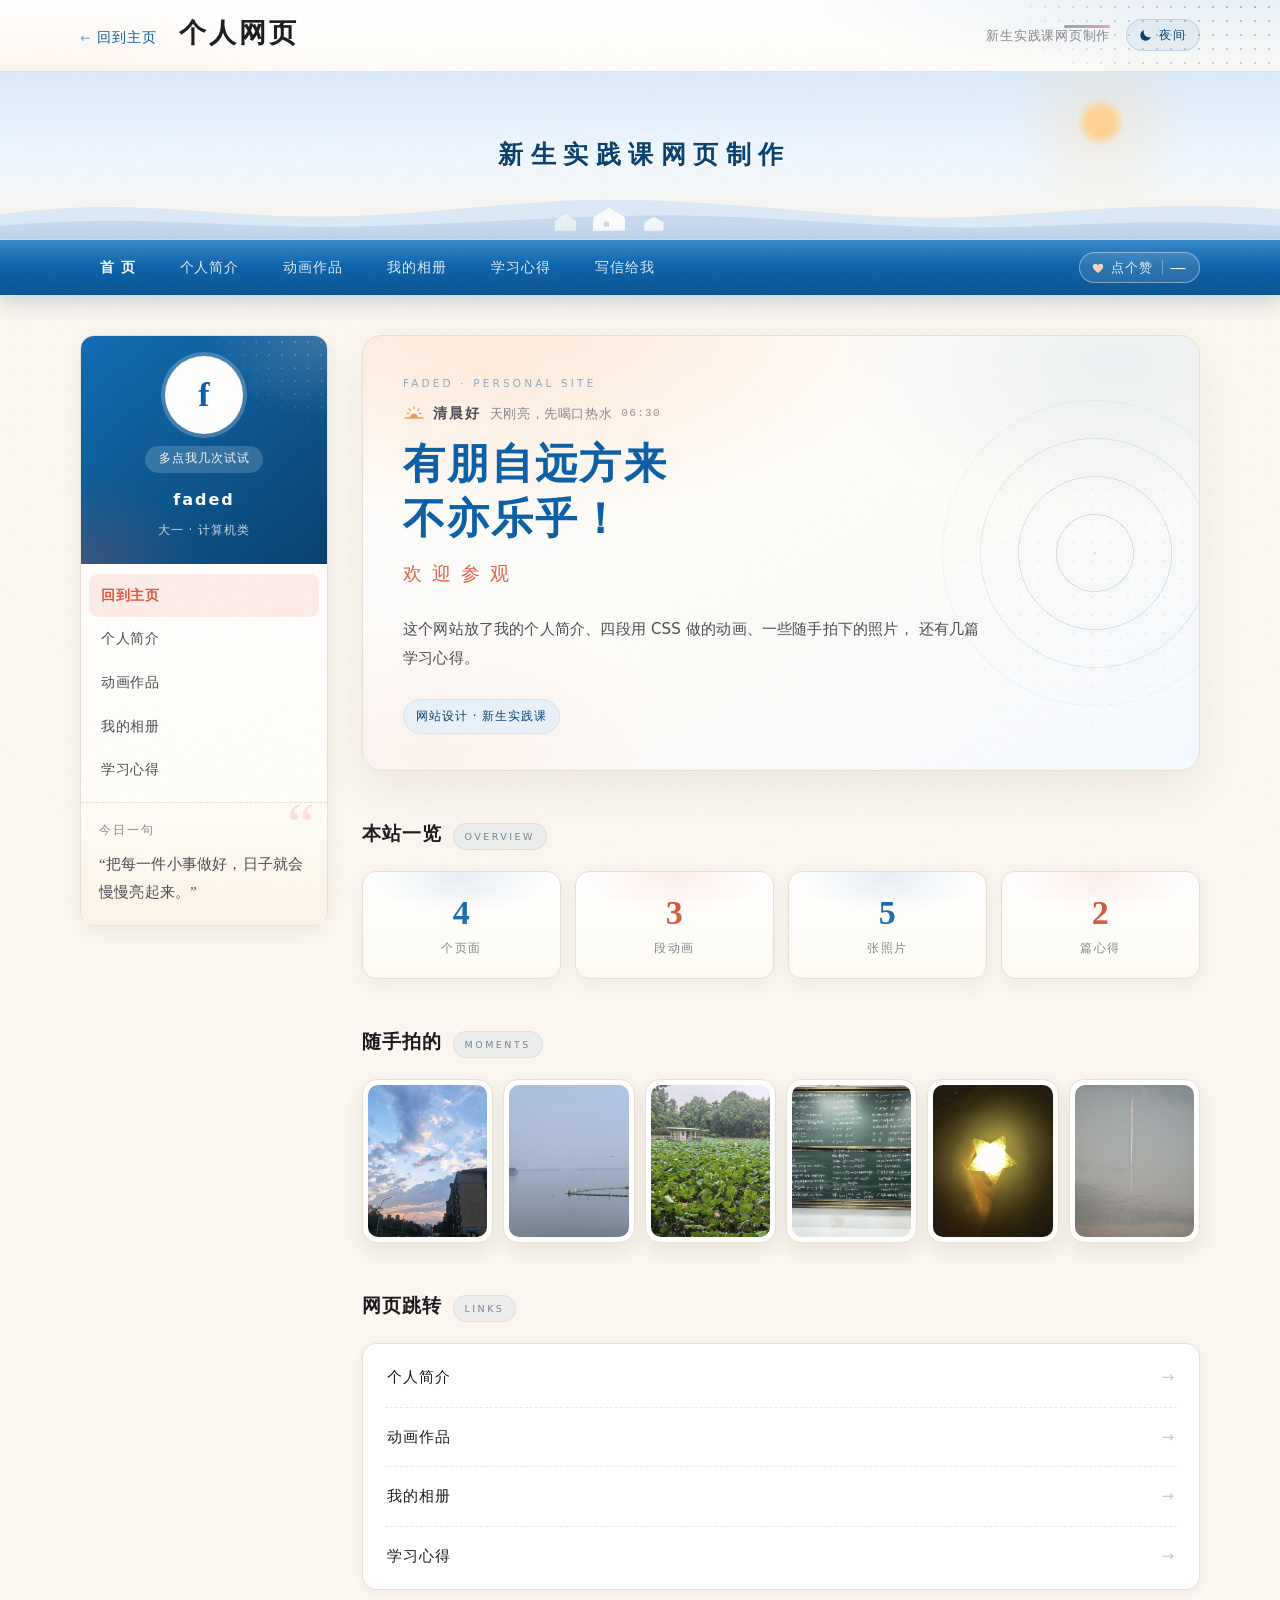
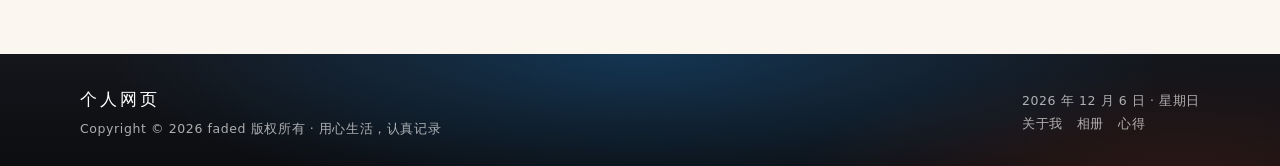
==== index.html @ ad9cfc0e "相册改成瀑布流，查看器支持翻页、缩略图、双击放大" ====
<!DOCTYPE html>
<html lang="zh-CN">
<head>
  <meta charset="UTF-8">
  <meta name="viewport" content="width=device-width, initial-scale=1">
  <title>新生实践课网页</title>
  <meta name="description" content="个人网页 —— 一个普通大学生的个人主页，记录生活、相册、作品与学习心得。">
  <script>document.documentElement.className = 'js';</script>
  <link rel="icon" href="images/favicon.svg" type="image/svg+xml">
    <script>try{var _t=localStorage.getItem("faded_theme");if(_t==="dark")document.documentElement.dataset.theme="dark";}catch(e){}
    try{var _h=new Date().getHours();document.documentElement.dataset.daypart=_h<5?"night":_h<9?"dawn":_h<12?"morning":_h<17?"afternoon":_h<20?"dusk":"night";}catch(e){}</script>
  <link rel="stylesheet" href="css/style.css?v=20261113p">
</head>
<body>

  <!-- 页头 -->
  <header class="site-header">
    <div class="wrap header-inner">
      <div class="header-left">
        <a class="back-home" href="index.html">回到主页</a>
        <span class="brand-text">
          <strong>个人网页</strong>
        </span>
      </div>
      <div class="header-right">
        <p class="header-note">新生实践课网页制作</p>
        <button class="theme-toggle" id="theme-toggle" type="button" aria-pressed="false"
                aria-label="切换日间 / 夜间模式" title="切换日间 / 夜间">
          <svg class="tt-moon" viewBox="0 0 24 24" aria-hidden="true"><path d="M20.6 14.4A8.7 8.7 0 0 1 9.6 3.4 8.7 8.7 0 1 0 20.6 14.4Z"/></svg>
          <svg class="tt-sun" viewBox="0 0 24 24" aria-hidden="true">
            <circle cx="12" cy="12" r="4.1"/>
            <path d="M12 2.6v2.3M12 19.1v2.3M2.6 12h2.3M19.1 12h2.3M5.5 5.5l1.6 1.6M16.9 16.9l1.6 1.6M18.5 5.5l-1.6 1.6M7.1 16.9l-1.6 1.6" fill="none" stroke="currentColor" stroke-width="1.7" stroke-linecap="round"/>
          </svg>
          <span class="tt-txt">夜间</span>
        </button>
      </div>
    </div>
  </header>

  <!-- 横幅 -->
  <div class="banner">
    <svg class="banner-scene" viewBox="0 0 1200 90" preserveAspectRatio="none" aria-hidden="true">
      <path d="M0 60c130-24 210 8 330 2s180-26 300-18 200 26 300 18 170-18 270-8v36H0z" fill="#dce9f6"/>
      <path d="M0 74c140-16 220 6 360 0s220-18 340-10 180 16 280 10 140-6 220 0v16H0z" fill="#c6d9ee"/>
      <path d="M556 80V64l15-12 15 12v16z" fill="#ffffff" opacity=".92"/>
      <rect x="566" y="69" width="5" height="6" fill="#c6d9ee"/>
      <path d="M604 80V70l9-7 9 7v10z" fill="#ffffff" opacity=".78"/>
      <path d="M520 80V68l10-8 10 8v12z" fill="#ffffff" opacity=".6"/>
    </svg>
    <svg class="cloud c1" viewBox="0 0 120 50" aria-hidden="true"><path d="M30 44c-12 0-20-7-20-16S18 12 28 13c3-7 10-11 18-11 10 0 18 6 20 14 9-2 18 4 18 13 0 9-8 15-17 15H30z"/></svg>
    <svg class="cloud c2" viewBox="0 0 120 50" aria-hidden="true"><path d="M30 44c-12 0-20-7-20-16S18 12 28 13c3-7 10-11 18-11 10 0 18 6 20 14 9-2 18 4 18 13 0 9-8 15-17 15H30z"/></svg>
    <svg class="cloud c3" viewBox="0 0 120 50" aria-hidden="true"><path d="M30 44c-12 0-20-7-20-16S18 12 28 13c3-7 10-11 18-11 10 0 18 6 20 14 9-2 18 4 18 13 0 9-8 15-17 15H30z"/></svg>
    <div class="banner-inner">
      <div class="banner-title">新生实践课网页制作</div>
      <svg class="balloon b1" viewBox="0 0 30 46" aria-hidden="true">
        <ellipse cx="15" cy="15" rx="11" ry="13.5" fill="#e1553c"/>
        <path d="M15 28.5l-3 4h6z" fill="#c8452f"/>
        <path d="M15 33c3 4-3 6 0 11" stroke="#c9d4de" stroke-width="1.2" fill="none"/>
      </svg>
      <svg class="balloon b2" viewBox="0 0 30 46" aria-hidden="true">
        <ellipse cx="15" cy="15" rx="11" ry="13.5" fill="#0b5fa5"/>
        <path d="M15 28.5l-3 4h6z" fill="#08406f"/>
        <path d="M15 33c3 4-3 6 0 11" stroke="#c9d4de" stroke-width="1.2" fill="none"/>
      </svg>
      <svg class="balloon b3" viewBox="0 0 30 46" aria-hidden="true">
        <ellipse cx="15" cy="15" rx="11" ry="13.5" fill="#f0b429"/>
        <path d="M15 28.5l-3 4h6z" fill="#d49b1c"/>
        <path d="M15 33c3 4-3 6 0 11" stroke="#c9d4de" stroke-width="1.2" fill="none"/>
      </svg>
    </div>
  </div>

  <!-- 导航条 -->
  <nav class="site-nav">
    <div class="wrap nav-row">
      <div class="nav-inner">
        <a href="index.html" class="active">首 页</a>
        <a href="about.html">个人简介</a>
        <a href="works.html">动画作品</a>
        <a href="gallery.html">我的相册</a>
        <a href="thoughts.html">学习心得</a>
        <a href="about.html#5">写信给我</a>
      </div>
      <button class="like-btn" id="like-btn" type="button" aria-label="给这个网站点赞">
        <svg class="heart" viewBox="0 0 24 24" aria-hidden="true">
          <path d="M12 20.7l-1.3-1.2C6 15.3 3 12.6 3 9.3 3 6.7 5 4.7 7.6 4.7c1.5 0 2.9.7 3.8 1.8l.6.7.6-.7c.9-1.1 2.3-1.8 3.8-1.8C19 4.7 21 6.7 21 9.3c0 3.3-3 6-7.7 10.2L12 20.7z"/>
        </svg>
        <span class="like-word">点个赞</span>
        <b id="like-num">—</b>
      </button>
    </div>
  </nav>

  <div class="wrap">
    <div class="layout">

      <!-- 左栏 -->
      <aside class="side">
        <div class="card">
          <div class="side-head">
            <div class="avatar">f</div>
            <p class="side-tip"><span class="tip-txt">多点我几次试试</span></p>
            <h3>faded</h3>
            <p>大一 · 计算机类</p>
          </div>
          <nav class="side-list">
            <a href="index.html" class="active">回到主页</a>
            <a href="about.html">个人简介</a>
            <a href="works.html">动画作品</a>
            <a href="gallery.html">我的相册</a>
            <a href="thoughts.html">学习心得</a>
              </nav>
          <div class="side-note">
            <h4>今日一句</h4>
            <p>“把每一件小事做好，日子就会慢慢亮起来。”</p>
          </div>
        </div>
      </aside>

      <!-- 正文 -->
      <main class="main">

        <section class="hero reveal">
          <div class="hero-text">
            <p class="eyebrow">Faded · Personal Site</p>
            <p class="greet" id="greet">
              <span class="greet-ico" aria-hidden="true">
                <svg class="gi gi-dawn" viewBox="0 0 24 24">
                  <path d="M1.4 18h21.2" stroke="currentColor" stroke-width="1.7" stroke-linecap="round" fill="none"/>
                  <path d="M7.4 17.6a4.6 4.6 0 0 1 9.2 0z" fill="currentColor"/>
                  <path d="M12 4.6v2.3M5.9 7.1l1.6 1.6M18.1 7.1l-1.6 1.6M3.6 12.4h2.2M18.2 12.4h2.2" stroke="currentColor" stroke-width="1.5" stroke-linecap="round" fill="none"/>
                </svg>
                <svg class="gi gi-sun" viewBox="0 0 24 24">
                  <circle cx="12" cy="12" r="4.3" fill="currentColor"/>
                  <path d="M12 3.1v2.4M12 18.5v2.4M3.1 12h2.4M18.5 12h2.4M5.8 5.8l1.7 1.7M16.5 16.5l1.7 1.7M18.2 5.8l-1.7 1.7M7.5 16.5l-1.7 1.7" stroke="currentColor" stroke-width="1.5" stroke-linecap="round" fill="none"/>
                </svg>
                <svg class="gi gi-dusk" viewBox="0 0 24 24">
                  <circle cx="12" cy="14.2" r="4.6" fill="currentColor"/>
                  <path d="M1.4 18.6h21.2" stroke="currentColor" stroke-width="1.7" stroke-linecap="round" fill="none"/>
                </svg>
                <svg class="gi gi-moon" viewBox="0 0 24 24">
                  <path d="M20.2 14.8A8.7 8.7 0 0 1 9.2 3.8a8.7 8.7 0 1 0 11 11z" fill="currentColor"/>
                  <path d="M17.4 4.3v1.9M16.4 5.3h2M5.4 9.6v1.5M4.7 10.3h1.5" stroke="currentColor" stroke-width="1.3" stroke-linecap="round" fill="none"/>
                </svg>
              </span>
              <span class="greet-say">
                <span class="greet-line" data-part="any"><b>你好</b><span class="gl-note">今天也慢慢来</span></span>
                <span class="greet-line" data-part="dawn"><b>清晨好</b><span class="gl-note">天刚亮，先喝口热水</span></span>
                <span class="greet-line" data-part="morning"><b>上午好</b><span class="gl-note">脑子最清楚的时候</span></span>
                <span class="greet-line" data-part="afternoon"><b>午后好</b><span class="gl-note">阳光正好，慢慢做事</span></span>
                <span class="greet-line" data-part="dusk"><b>傍晚好</b><span class="gl-note">天色软下来了</span></span>
                <span class="greet-line" data-part="night"><b>夜深了</b><span class="gl-note">早点睡，明天再说</span></span>
              </span>
              <span class="greet-clock" id="greet-clock"></span>
            </p>
            <h1>有朋自远方来<br>不亦乐乎！</h1>
            <p class="welcome">欢迎参观</p>
            <p class="intro">
              这个网站放了我的个人简介、四段用 CSS 做的动画、一些随手拍下的照片，
              还有几篇学习心得。
            </p>
            <div class="hero-meta">
              <span class="tag">网站设计 · 新生实践课</span>
            </div>
          </div>
        </section>

        <section class="section reveal">
          <div class="section-head">
            <h2>本站一览</h2>
            <span>Overview</span>
          </div>
          <div class="stats">
            <div class="stat"><b data-count="5">0</b><span>个页面</span></div>
            <div class="stat"><b data-count="4">0</b><span>段动画</span></div>
            <div class="stat"><b data-count="6">0</b><span>张照片</span></div>
            <div class="stat"><b data-count="3">0</b><span>篇心得</span></div>
          </div>
        </section>

        <section class="section reveal">
          <div class="section-head">
            <h2>随手拍的</h2>
            <span>Moments</span>
          </div>
          <div class="photo-strip">
            <a href="gallery.html" aria-label="相册：傍晚的云"><img src="images/sunset.jpg" alt="傍晚的云"></a>
            <a href="gallery.html" aria-label="相册：雾里的湖面"><img src="images/lake.jpg" alt="雾里的湖面"></a>
            <a href="gallery.html" aria-label="相册：荷叶池塘"><img src="images/lotus.jpg" alt="荷叶池塘"></a>
            <a href="gallery.html" aria-label="相册：写满公式的黑板"><img src="images/blackboard.jpg" alt="写满公式的黑板"></a>
            <a href="gallery.html" aria-label="相册：手里的星星"><img src="images/star.jpg" alt="手里的星星"></a>
            <a href="gallery.html" aria-label="相册：云层里的光"><img src="images/streak.jpg" alt="云层里的光"></a>
          </div>
        </section>

        <section class="section reveal">
          <div class="section-head">
            <h2>网页跳转</h2>
            <span>Links</span>
          </div>
          <ul class="link-list">
            <li><a href="about.html">个人简介</a></li>
            <li><a href="works.html">动画作品</a></li>
            <li><a href="gallery.html">我的相册</a></li>
            <li><a href="thoughts.html">学习心得</a></li>
          </ul>
        </section>

      </main>
    </div>
  </div>

  <!-- 页脚 -->
  <footer class="site-footer">
    <div class="wrap footer-inner">
      <div>
        <div class="brand-mini">个人网页</div>
        <p>Copyright &copy; <span id="year">2026</span> faded 版权所有 · 用心生活，认真记录</p>
      </div>
      <div>
        <p id="today">今天是好日子</p>
        <p class="footer-friends">
          <a href="about.html">关于我</a>
          <a href="gallery.html">相册</a>
          <a href="thoughts.html">心得</a>
        </p>
      </div>
    </div>
  </footer>

  <script src="js/main.js?v=20261113p"></script>
</body>
</html>
---- css/style.css ----
/* ============================================================
   个人网页 · 站点样式
   布局骨架参考传统个人主页：页头 / 导航条 / 左栏 + 正文 / 页脚
   全部使用现代 CSS 重写，无外部依赖
   ============================================================ */

:root {
  --blue: #0b5fa5;
  --blue-deep: #08406f;
  --blue-light: #e8f1f9;
  --red: #e1553c;
  --red-light: #fdece8;
  --ink: #1b1b1f;
  --ink-2: #4a4a52;
  --ink-3: #85858f;
  --paper: #fbf7f0;
  --white: #ffffff;
  --line: #e7e0d5;
  --radius: 14px;
  --shadow-sm: 0 2px 10px rgba(27, 27, 31, .06);
  --shadow-md: 0 10px 30px rgba(27, 27, 31, .09);
  --sans: "PingFang SC", "Microsoft YaHei", "Hiragino Sans GB", "Source Han Sans SC", system-ui, -apple-system, sans-serif;
  --serif: "Songti SC", "SimSun", "Noto Serif SC", Georgia, serif;
  --kai: "KaiTi", "STKaiti", "Kaiti SC", var(--serif);
}

* { margin: 0; padding: 0; box-sizing: border-box; }

html { scroll-behavior: smooth; }

body {
  font-family: var(--sans);
  font-size: 15px;
  line-height: 1.85;
  color: var(--ink-2);
  background:
    radial-gradient(900px 520px at 10% -8%, #e9f2fc 0%, rgba(233, 242, 252, 0) 62%),
    radial-gradient(760px 460px at 104% 2%, #fdeee7 0%, rgba(253, 238, 231, 0) 58%),
    radial-gradient(820px 480px at 48% 108%, #fdf3e3 0%, rgba(253, 243, 227, 0) 62%),
    var(--paper);
  -webkit-font-smoothing: antialiased;
}

/* 极淡的点阵纹理，只铺在上半部，避免大面积纯色 */
body::before {
  content: "";
  position: fixed;
  inset: 0;
  pointer-events: none;
  z-index: 0;
  opacity: .55;
  background-image: radial-gradient(rgba(27, 27, 31, .075) 1px, transparent 1px);
  background-size: 20px 20px;
  -webkit-mask-image: linear-gradient(180deg, #000 0%, rgba(0, 0, 0, .35) 42%, transparent 72%);
  mask-image: linear-gradient(180deg, #000 0%, rgba(0, 0, 0, .35) 42%, transparent 72%);
}

img { display: block; max-width: 100%; }
ul, ol { list-style: none; }
a { color: inherit; text-decoration: none; }

.wrap {
  width: min(1120px, calc(100% - 40px));
  margin: 0 auto;
  position: relative;
  z-index: 1;
}

/* ---------------- 页头 ---------------- */
.site-header {
  position: relative;
  overflow: hidden;
  background:
    radial-gradient(620px 170px at 96% -50%, rgba(11, 95, 165, .12), transparent 74%),
    radial-gradient(380px 120px at 4% 130%, rgba(225, 85, 60, .06), transparent 74%),
    linear-gradient(180deg, #ffffff 0%, #fffdf8 100%);
  border-bottom: 1px solid var(--line);
}
/* 页头右侧的淡点阵装饰，给空白一点层次 */
.site-header::after {
  content: "";
  position: absolute;
  right: 0;
  top: 0;
  bottom: 0;
  width: 340px;
  background-image: radial-gradient(rgba(11, 95, 165, .38) 1.2px, transparent 1.2px);
  background-size: 14px 14px;
  opacity: 1;
  -webkit-mask-image: radial-gradient(300px 150px at 92% 6%, #000 0%, rgba(0, 0, 0, .55) 55%, transparent 82%);
  mask-image: radial-gradient(300px 150px at 92% 6%, #000 0%, rgba(0, 0, 0, .55) 55%, transparent 82%);
  pointer-events: none;
}

.header-inner {
  display: flex;
  align-items: center;
  justify-content: space-between;
  gap: 24px;
  padding: 17px 0;
}

.header-left {
  display: flex;
  align-items: baseline;
  gap: 22px;
}

.back-home {
  position: relative;
  font-size: 13.5px;
  letter-spacing: 1.6px;
  color: var(--blue);
  padding: 3px 0;
  transition: translate .22s ease;
}
.back-home::before {
  content: "\2190";
  font-size: 12.5px;
  margin-right: 6px;
  opacity: .55;
}
.back-home:hover { translate: -3px 0; }

.brand-text strong {
  display: block;
  font-family: var(--kai);
  font-size: 27px;
  letter-spacing: 3px;
  color: var(--ink);
  line-height: 1.2;
  font-weight: 700;
}

.header-note {
  position: relative;
  text-align: right;
  font-size: 12.5px;
  color: var(--ink-3);
  letter-spacing: .5px;
  line-height: 1.7;
  padding-top: 11px;
}
/* 小字上方的渐变小装饰条（不是分割线） */
.header-note::before {
  content: "";
  position: absolute;
  right: 0;
  top: 0;
  width: 46px;
  height: 3px;
  border-radius: 2px;
  background: linear-gradient(90deg, var(--blue), var(--red));
  opacity: .5;
}

/* ---------------- 横幅 ---------------- */
.banner {
  position: relative;
  height: 168px;
  overflow: hidden;
  background: linear-gradient(180deg, #dceafa 0%, #eef6ff 52%, #fdf6ea 100%);
  border-bottom: 1px solid var(--line);
}
.banner-inner {
  position: relative;
  height: 100%;
  display: flex;
  flex-direction: column;
  justify-content: center;
  align-items: center;
  z-index: 3;
}
.banner-title {
  position: relative;
  z-index: 3;
  font-family: var(--kai);
  font-size: 25px;
  font-weight: 700;
  letter-spacing: 9px;
  margin-right: -9px;
  color: var(--blue-deep);
  text-shadow: 0 2px 0 rgba(255, 255, 255, .9), 0 0 24px rgba(255, 255, 255, .7);
}

/* 横幅装饰：飘过的云、起伏的山丘与小屋、上升的气球 */
.cloud {
  position: absolute;
  z-index: 1;
  fill: #ffffff;
  opacity: .78;
  animation: drift 26s linear infinite;
}
.banner-scene {
  position: absolute;
  z-index: 2;
  left: 0;
  right: 0;
  bottom: 0;
  width: 100%;
  height: 74px;
}
.cloud.c1 { width: 160px; left: -180px; top: 22px; animation-duration: 34s; }
.cloud.c2 { width: 104px; left: -140px; top: 86px; animation-duration: 44s; animation-delay: -12s; opacity: .6; }
.cloud.c3 { width: 84px; left: -120px; top: 40px; animation-duration: 52s; animation-delay: -26s; opacity: .6; }
@keyframes drift {
  from { transform: translateX(0); }
  to { transform: translateX(calc(100vw + 220px)); }
}

.balloon {
  position: absolute;
  width: 30px;
  bottom: -70px;
  animation: rise 14s linear infinite;
  opacity: .9;
}
.balloon.b1 { left: 12%; animation-duration: 15s; }
.balloon.b2 { left: 78%; animation-duration: 19s; animation-delay: -6s; width: 24px; }
.balloon.b3 { left: 58%; animation-duration: 22s; animation-delay: -13s; width: 18px; opacity: .7; }
@keyframes rise {
  0% { transform: translateY(0) translateX(0) rotate(-4deg); opacity: 0; }
  12% { opacity: .9; }
  50% { transform: translateY(-120px) translateX(14px) rotate(5deg); }
  100% { transform: translateY(-260px) translateX(-10px) rotate(-3deg); opacity: 0; }
}

/* ---------------- 导航条 ---------------- */
.site-nav {
  background: var(--blue);
  position: sticky;
  top: 0;
  z-index: 50;
  box-shadow: 0 4px 16px rgba(11, 95, 165, .18);
}
.nav-inner {
  display: flex;
  align-items: center;
  gap: 4px;
  overflow-x: auto;
  scrollbar-width: none;
}
.nav-inner::-webkit-scrollbar { display: none; }

.nav-inner a {
  position: relative;
  color: rgba(255, 255, 255, .88);
  font-size: 14.5px;
  letter-spacing: 1.5px;
  padding: 15px 20px;
  white-space: nowrap;
}
.nav-inner a.active { color: #fff; font-weight: 600; }

/* ---------------- 主体两栏 ---------------- */
.layout {
  display: grid;
  grid-template-columns: 248px minmax(0, 1fr);
  gap: 34px;
  padding: 40px 0 54px;
  align-items: start;
}

/* 左栏 */
.side { position: sticky; top: 76px; display: grid; gap: 18px; }

.card {
  background: var(--white);
  border: 1px solid var(--line);
  border-radius: var(--radius);
  overflow: hidden;
  box-shadow: var(--shadow-sm);
}

.side-head {
  background: linear-gradient(140deg, var(--blue), var(--blue-deep));
  color: #fff;
  padding: 20px 18px 22px;
  text-align: center;
}
.avatar {
  width: 78px;
  height: 78px;
  margin: 0 auto 12px;
  border-radius: 50%;
  background: #fff;
  display: grid;
  place-items: center;
  box-shadow: 0 0 0 4px rgba(255, 255, 255, .22);
  font-family: var(--kai);
  font-size: 34px;
  color: var(--blue);
  font-weight: 700;
}
.side-head h3 { font-size: 16px; letter-spacing: 2px; font-weight: 600; }
.side-head p { font-size: 12px; letter-spacing: 1px; opacity: .78; margin-top: 4px; }

.side-list { padding: 10px 8px; }
.side-list a {
  display: flex;
  align-items: center;
  gap: 10px;
  padding: 9px 12px;
  border-radius: 9px;
  font-size: 13.5px;
  color: var(--ink-2);
}
.side-list a.active { background: var(--red-light); color: var(--red); font-weight: 600; }

.side-note {
  padding: 16px 18px 18px;
  background: linear-gradient(180deg, #fffdf8, #fbf3e6);
  border-top: 1px dashed var(--line);
}
.side-note h4 {
  font-size: 12px;
  letter-spacing: 2px;
  color: var(--ink-3);
  font-weight: 500;
  margin-bottom: 8px;
}
.side-note p {
  font-family: var(--kai);
  font-size: 15px;
  color: var(--ink-2);
  line-height: 1.9;
}

/* 右栏正文 */
.main { min-width: 0; }

.page-title {
  font-family: var(--kai);
  font-size: 32px;
  color: var(--ink);
  letter-spacing: 2px;
  font-weight: 700;
  line-height: 1.35;
}
.page-title::after {
  content: "";
  display: block;
  width: 46px;
  height: 3px;
  background: var(--red);
  border-radius: 2px;
  margin-top: 12px;
}
.page-lead {
  font-size: 13.5px;
  color: var(--ink-3);
  margin-top: 14px;
  letter-spacing: .4px;
}

.section { margin-top: 44px; }
.section:first-of-type { margin-top: 30px; }

.section-head {
  display: flex;
  align-items: baseline;
  gap: 12px;
  margin-bottom: 18px;
}
.section-head h2 {
  font-family: var(--kai);
  font-size: 22px;
  color: var(--ink);
  letter-spacing: 1.5px;
  font-weight: 700;
}
.section-head span {
  font-size: 10.5px;
  letter-spacing: 2.4px;
  color: #7f95a9;
  text-transform: uppercase;
  background: rgba(11, 95, 165, .065);
  border-radius: 999px;
  padding: 3px 10px 2px;
}

.prose p { margin-bottom: 14px; font-size: 15px; }
.prose p:last-child { margin-bottom: 0; }
.prose strong { color: var(--ink); font-weight: 600; }
.prose em { font-style: normal; color: var(--red); }
.prose code,
.news code {
  font-family: ui-monospace, Consolas, monospace;
  font-size: .88em;
  color: var(--blue-deep);
  background: #f3ede2;
  border-radius: 4px;
  padding: 1px 5px;
}

/* ---------------- 首页 hero ---------------- */
.hero {
  background:
    radial-gradient(400px 230px at 90% 6%, rgba(11, 95, 165, .07), transparent 70%),
    radial-gradient(340px 200px at 8% 96%, rgba(225, 85, 60, .06), transparent 72%),
    linear-gradient(150deg, #ffffff 0%, #fdfbf7 56%, #f4f9ff 100%);
  border: 1px solid var(--line);
  border-radius: 20px;
  padding: 38px 40px 36px;
  box-shadow: 0 16px 40px rgba(27, 27, 31, .07);
  position: relative;
  overflow: hidden;
}
.hero::before {
  content: "";
  position: absolute;
  inset: 0;
  background-image: radial-gradient(rgba(11, 95, 165, .1) 1px, transparent 1px);
  background-size: 18px 18px;
  -webkit-mask-image: radial-gradient(380px 280px at 90% 58%, #000, transparent 74%);
  mask-image: radial-gradient(380px 280px at 90% 58%, #000, transparent 74%);
  opacity: .9;
  pointer-events: none;
}
.hero-text { position: relative; z-index: 1; min-width: 0; }
.eyebrow {
  font-size: 11px;
  letter-spacing: 3.6px;
  text-transform: uppercase;
  color: #96a7b8;
  margin-bottom: 12px;
}
.hero h1 {
  font-family: var(--kai);
  font-size: clamp(30px, 4.6vw, 54px);
  line-height: 1.32;
  color: var(--blue);
  letter-spacing: 4px;
  font-weight: 700;
}
.hero .welcome {
  font-size: 19px;
  color: var(--red);
  letter-spacing: 10px;
  margin-top: 10px;
  font-family: var(--kai);
}
.hero p.intro {
  margin-top: 22px;
  max-width: 580px;
  font-size: 15px;
  color: var(--ink-2);
}
.hero-meta {
  display: flex;
  flex-wrap: wrap;
  gap: 10px;
  margin-top: 26px;
}
.tag {
  font-size: 12px;
  letter-spacing: 1px;
  padding: 5px 12px;
  border-radius: 999px;
  background: var(--blue-light);
  color: var(--blue-deep);
  border: 1px solid #d5e5f3;
}
.tag.warm { background: var(--red-light); color: var(--red); border-color: #f9d5cc; }

/* 跳转列表 */
.link-list {
  background: var(--white);
  border: 1px solid var(--line);
  border-radius: var(--radius);
  padding: 4px 22px;
  box-shadow: var(--shadow-sm);
}
.link-list li {
  border-bottom: 1px dashed #efe8dc;
}
.link-list li:last-child { border-bottom: 0; }
.link-list a {
  display: flex;
  align-items: center;
  justify-content: space-between;
  gap: 12px;
  padding: 15px 2px;
  font-size: 15px;
  color: var(--ink);
  letter-spacing: 1px;
}
.link-list a::after {
  content: "→";
  font-size: 15px;
  color: #7ea3c2;
  opacity: .55;
  transition: opacity .22s ease, translate .22s ease;
}
.link-list a:hover::after {
  opacity: .95;
  translate: 4px 0;
}

/* 动态列表 */
.news { background: var(--white); border: 1px solid var(--line); border-radius: var(--radius); overflow: hidden; }
.news li {
  display: flex;
  gap: 16px;
  padding: 15px 20px;
  border-bottom: 1px solid #f2ece1;
  font-size: 14px;
  transition: background .2s;
}
.news li:last-child { border-bottom: 0; }
.news time {
  flex: none;
  font-family: var(--serif);
  font-size: 12.5px;
  color: var(--ink-3);
  letter-spacing: .5px;
  padding-top: 2px;
  width: 78px;
}
.news b { color: var(--ink); font-weight: 500; }

/* ---------------- 个人简介 ---------------- */
.info-block {
  background: var(--white);
  border: 1px solid var(--line);
  border-radius: var(--radius);
  padding: 26px 28px;
  box-shadow: var(--shadow-sm);
  scroll-margin-top: 90px;
}
.info-block + .info-block { margin-top: 20px; }
.info-block h2 {
  font-family: var(--kai);
  font-size: 21px;
  color: var(--blue-deep);
  letter-spacing: 2px;
  margin-bottom: 6px;
  display: flex;
  align-items: center;
  gap: 10px;
}
.info-block h2 .num {
  font-family: var(--serif);
  font-size: 12px;
  color: var(--red);
  border: 1px solid #f4cec5;
  background: var(--red-light);
  border-radius: 6px;
  padding: 1px 7px;
  letter-spacing: 1px;
}
.info-block h2 small {
  font-family: var(--sans);
  font-size: 11px;
  color: var(--ink-3);
  letter-spacing: 2px;
  font-weight: 400;
  text-transform: uppercase;
}
.info-block .rule { height: 1px; background: var(--line); margin: 14px 0 18px; }

.fact-grid {
  display: grid;
  grid-template-columns: repeat(2, minmax(0, 1fr));
  gap: 10px 26px;
}
.fact-grid div {
  display: flex;
  gap: 10px;
  font-size: 14px;
  padding: 7px 0;
  border-bottom: 1px dashed #efe8dc;
}
.fact-grid dt { color: var(--ink-3); flex: none; width: 66px; font-size: 13px; }
.fact-grid dd { color: var(--ink-2); }

/* 技能条 */
.skill { margin-bottom: 16px; }
.skill:last-child { margin-bottom: 0; }
.skill-top {
  display: flex;
  justify-content: space-between;
  font-size: 13.5px;
  color: var(--ink-2);
  margin-bottom: 7px;
}
.skill-top span:last-child { color: var(--ink-3); font-size: 12px; font-family: var(--serif); }
.bar {
  height: 7px;
  border-radius: 999px;
  background: #f0eade;
  overflow: hidden;
}
.bar i {
  display: block;
  height: 100%;
  width: 0;
  border-radius: 999px;
  background: linear-gradient(90deg, var(--blue), #3f95d6);
  transition: width 1.3s cubic-bezier(.2, .8, .25, 1);
}
.bar i.warm { background: linear-gradient(90deg, var(--red), #f0917d); }
.bar.in i { width: var(--v); }

/* 时间轴 */
.timeline { position: relative; padding-left: 22px; }
.timeline::before {
  content: "";
  position: absolute;
  left: 5px;
  top: 6px;
  bottom: 6px;
  width: 2px;
  background: linear-gradient(180deg, var(--blue-light), var(--line));
}
.timeline li { position: relative; padding-bottom: 20px; }
.timeline li:last-child { padding-bottom: 0; }
.timeline li::before {
  content: "";
  position: absolute;
  left: -22px;
  top: 7px;
  width: 12px;
  height: 12px;
  border-radius: 50%;
  background: #fff;
  border: 3px solid var(--blue);
  box-shadow: 0 0 0 3px rgba(11, 95, 165, .09);
}
.timeline li:first-child::before { border-color: var(--red); box-shadow: 0 0 0 3px rgba(225, 85, 60, .12); }
.timeline .when { font-size: 12px; color: var(--red); letter-spacing: 1px; font-family: var(--serif); }
.timeline .what { font-size: 14.5px; color: var(--ink); margin-top: 1px; }
.timeline .desc { font-size: 13px; color: var(--ink-3); }

/* ---------------- 相册：瀑布流 ---------------- */
/* 六张原图都是正方形，直接排会像表格。这里按内容给每张一个略作裁剪的比例，
   用 CSS 多列做成高低错落的瀑布流；宽高由 aspect-ratio 先占位，图片加载不会顶动布局。 */
.gallery {
  columns: 3;
  column-gap: 16px;
}
.shot {
  break-inside: avoid;
  position: relative;
  margin: 0 0 16px;
  border-radius: 12px;
  overflow: hidden;
  background: #eee;
  cursor: zoom-in;
  box-shadow: var(--shadow-sm);
  transition: box-shadow .35s ease;
}
.shot img {
  display: block;
  width: 100%;
  height: 100%;
  object-fit: cover;
  transition: transform .8s cubic-bezier(.2, .8, .3, 1);
}
.shot.rt-wide { aspect-ratio: 3 / 2; }
.shot.rt-tall { aspect-ratio: 4 / 5; }
.shot.rt-sq   { aspect-ratio: 1 / 1; }
/* 裁剪时护住主体：天、地平线、黑板的下半块位置各不相同 */
.shot.pos-low img  { object-position: 50% 66%; }
.shot.pos-high img { object-position: 50% 34%; }
.shot::after {
  content: "+";
  position: absolute;
  top: 9px;
  right: 11px;
  color: #fff;
  font-size: 18px;
  line-height: 1;
  opacity: 0;
  transition: opacity .3s;
  text-shadow: 0 1px 4px rgba(0, 0, 0, .55);
}
.shot:hover img { transform: scale(1.045); }
.shot:hover::after { opacity: 1; }

/* 进入视口时从「略大、略灰」落定，比单纯平移更像照片在显影 */
.js .gallery .reveal {
  transform: translateY(20px) scale(1.02);
  filter: saturate(.7);
  transition: opacity .8s ease, transform .9s cubic-bezier(.2, .8, .3, 1), filter .9s ease;
}
.js .gallery .reveal.in { transform: none; filter: none; }
/* 三列错峰：同一屏里从左到右依次落下 */
.js .gallery .reveal:nth-child(3n + 2) { transition-delay: .08s; }
.js .gallery .reveal:nth-child(3n)     { transition-delay: .16s; }

/* ---------------- 灯箱 ---------------- */
.lightbox {
  position: fixed;
  inset: 0;
  z-index: 200;
  background: rgba(12, 18, 26, .94);
  display: grid;
  place-items: center;
  padding: 3vh 3vw 0;
  opacity: 0;
  visibility: hidden;
  transition: opacity .3s, visibility .3s;
}
.lightbox.open { opacity: 1; visibility: visible; }
.lb-stage {
  position: relative;
  display: grid;
  place-items: center;
  width: 100%;
  height: 100%;
  padding-bottom: 96px;
}
.lb-figure { margin: 0; display: grid; justify-items: center; gap: 10px; max-width: 100%; }
.lb-img {
  max-width: 100%;
  max-height: 66vh;
  border-radius: 10px;
  box-shadow: 0 30px 60px rgba(0, 0, 0, .5);
  cursor: zoom-in;
  touch-action: pan-y;
  transition: transform .32s cubic-bezier(.2, .8, .3, 1);
  will-change: transform;
}
.lb-img.zoomed { cursor: zoom-out; transition: none; }
.lb-img.dragging { transition: none; }
.lb-cap {
  display: flex;
  align-items: baseline;
  gap: 10px;
  color: rgba(255, 255, 255, .8);
  font-size: 12.5px;
  letter-spacing: .06em;
  min-height: 20px;
}
.lb-count {
  font-family: var(--mono);
  font-variant-numeric: tabular-nums;
  color: rgba(255, 255, 255, .5);
  font-size: 11px;
  letter-spacing: .12em;
}
.lb-nav {
  position: absolute;
  top: 44%;
  translate: 0 -50%;
  width: 46px;
  height: 46px;
  display: grid;
  place-items: center;
  border: 0;
  border-radius: 13px;
  z-index: 2;
  background: rgba(14, 20, 28, .58);
  color: rgba(255, 255, 255, .9);
  cursor: pointer;
  transition: background .25s ease, opacity .25s ease;
}
.lb-nav:hover { background: rgba(14, 20, 28, .82); }
.lb-nav svg { width: 20px; height: 20px; }
.lb-prev { left: max(12px, 2vw); }
.lb-next { right: max(12px, 2vw); }
.lb-thumbs {
  position: absolute;
  left: 50%;
  bottom: 20px;
  translate: -50% 0;
  display: flex;
  gap: 8px;
  padding: 7px;
  border-radius: 14px;
  z-index: 2;
  background: rgba(255, 255, 255, .07);
  max-width: calc(100vw - 28px);
  overflow-x: auto;
  scrollbar-width: none;
}
.lb-thumbs::-webkit-scrollbar { display: none; }
.lb-thumb {
  flex: none;
  width: 46px;
  height: 46px;
  padding: 0;
  border: 0;
  border-radius: 9px;
  overflow: hidden;
  background: none;
  cursor: pointer;
  opacity: .4;
  transition: opacity .25s ease, transform .25s ease;
}
.lb-thumb img { display: block; width: 100%; height: 100%; object-fit: cover; }
.lb-thumb.on { opacity: 1; transform: translateY(-2px); }
.lightbox .close {
  position: absolute;
  top: 22px;
  right: 26px;
  z-index: 2;
  color: #fff;
  font-size: 30px;
  line-height: 1;
  cursor: pointer;
  opacity: .65;
  transition: opacity .2s, transform .2s;
  background: none;
  border: 0;
}
.lightbox .close:hover { opacity: 1; transform: rotate(90deg); }

/* ---------------- 作品页（致敬 Flash 动效） ---------------- */
.work-grid {
  display: grid;
  grid-template-columns: repeat(3, 1fr);
  gap: 18px;
}
.work-grid.two { grid-template-columns: repeat(2, minmax(0, 1fr)); }
.work {
  background: var(--white);
  border: 1px solid var(--line);
  border-radius: var(--radius);
  overflow: hidden;
  box-shadow: var(--shadow-sm);
  transition: transform .3s, box-shadow .3s;
}
.stage {
  height: 168px;
  position: relative;
  overflow: hidden;
  background: linear-gradient(180deg, #eef6ff, #f6fbff);
  display: grid;
  place-items: center;
}
.stage.dark { background: radial-gradient(circle at 50% 40%, #12314f, #081420); }
.work-body { padding: 16px 18px 18px; }
.work-body h3 { font-size: 14.5px; color: var(--ink); letter-spacing: 1px; margin-bottom: 5px; }
.work-body p { font-size: 12.6px; color: var(--ink-3); line-height: 1.7; }
.work-body code {
  font-size: 11.5px;
  color: var(--blue)
  ;
  background: var(--blue-light);
  padding: 1px 5px;
  border-radius: 4px;
  font-family: ui-monospace, Consolas, monospace;
}

/* 地球自转 */
.globe {
  width: 96px;
  height: 96px;
  border-radius: 50%;
  background:
    radial-gradient(circle at 32% 30%, #7fc4f0, #2a7fbf 62%, #14496f 100%);
  box-shadow: inset -10px -10px 26px rgba(0, 20, 40, .55), 0 0 26px rgba(80, 170, 240, .45);
  position: relative;
  overflow: hidden;
}
.globe::before {
  content: "";
  position: absolute;
  inset: 0;
  border-radius: 50%;
  background-image:
    radial-gradient(ellipse 30px 18px at 24% 42%, #6fbf8a 60%, transparent 62%),
    radial-gradient(ellipse 22px 30px at 62% 30%, #6fbf8a 60%, transparent 62%),
    radial-gradient(ellipse 26px 14px at 72% 72%, #6fbf8a 60%, transparent 62%);
  background-size: 96px 96px;
  animation: spin 9s linear infinite;
}
@keyframes spin { to { background-position: 96px 0, 96px 0, 96px 0; } }
.orbit {
  position: absolute;
  width: 140px;
  height: 140px;
  border: 1px dashed rgba(255, 255, 255, .25);
  border-radius: 50%;
  animation: spinOrbit 12s linear infinite;
}
.orbit i {
  position: absolute;
  top: -3px;
  left: 50%;
  width: 7px;
  height: 7px;
  border-radius: 50%;
  background: #ffd166;
  box-shadow: 0 0 10px #ffd166;
}
@keyframes spinOrbit { to { transform: rotate(360deg); } }

/* 气球 */
.stage .balloon2 {
  position: absolute;
  bottom: 18px;
  left: 50%;
  width: 40px;
  animation: bob 3.4s ease-in-out infinite;
}
@keyframes bob {
  0%, 100% { transform: translate(-50%, 0) rotate(-3deg); }
  50% { transform: translate(-50%, -16px) rotate(3deg); }
}

/* 光线掠过 */
.sweep { position: absolute; inset: 0; overflow: hidden; }
.sweep::after {
  content: "";
  position: absolute;
  top: -60%;
  left: -40%;
  width: 38%;
  height: 220%;
  background: linear-gradient(90deg, transparent, rgba(255, 255, 255, .5), transparent);
  transform: rotate(22deg);
  animation: sweepMove 4.4s ease-in-out infinite;
}
@keyframes sweepMove {
  0% { left: -50%; }
  55%, 100% { left: 120%; }
}
.sweep-title {
  font-family: var(--kai);
  font-size: 26px;
  color: #fff;
  letter-spacing: 6px;
  position: relative;
  z-index: 2;
  text-shadow: 0 2px 14px rgba(80, 190, 255, .7);
}

/* 打字机 */
.typing {
  font-family: ui-monospace, Consolas, monospace;
  font-size: 13px;
  color: #9fe0a0;
  border-right: 2px solid #9fe0a0;
  white-space: nowrap;
  overflow: hidden;
  width: 0;
  animation: type 5.5s steps(26) infinite;
}
@keyframes type {
  0% { width: 0; }
  55% { width: 16.5em; }
  90%, 100% { width: 16.5em; }
}

/* ---------------- 学习心得 ---------------- */
.post {
  background: var(--white);
  border: 1px solid var(--line);
  border-radius: var(--radius);
  padding: 24px 26px;
  box-shadow: var(--shadow-sm);
  transition: box-shadow .3s, transform .3s, border-color .3s;
}
.post + .post { margin-top: 16px; }
.post-top {
  display: flex;
  align-items: center;
  gap: 10px;
  font-size: 11.5px;
  color: var(--ink-3);
  letter-spacing: 1.4px;
  margin-bottom: 8px;
}
.post-top .cat { color: var(--red); background: var(--red-light); padding: 1px 8px; border-radius: 4px; }
.post h3 { font-size: 18px; color: var(--ink); letter-spacing: .8px; font-weight: 600; margin-bottom: 8px; font-family: var(--serif); }
.post h3 a { color: inherit; }
.post p { font-size: 13.8px; color: var(--ink-2); }
.post .more { font-size: 12.5px; color: var(--blue); margin-top: 12px; display: inline-block; letter-spacing: 1px; }

.quote {
  border-left: 3px solid var(--red);
  background: linear-gradient(90deg, var(--red-light), transparent 92%);
  padding: 16px 20px;
  border-radius: 0 10px 10px 0;
  font-family: var(--kai);
  font-size: 17px;
  color: var(--ink-2);
  line-height: 2;
  margin-top: 26px;
}

/* ---------------- 联系 ---------------- */
.contact-grid {
  display: grid;
  grid-template-columns: repeat(2, 1fr);
  gap: 16px;
}
.contact-item {
  background: var(--white);
  border: 1px solid var(--line);
  border-radius: var(--radius);
  padding: 20px 22px;
  display: flex;
  gap: 14px;
  box-shadow: var(--shadow-sm);
  transition: border-color .3s, transform .3s;
}
.contact-item .ico {
  width: 38px;
  height: 38px;
  flex: none;
  border-radius: 10px;
  background: var(--blue-light);
  color: var(--blue);
  display: grid;
  place-items: center;
}
.contact-item h4 { font-size: 13px; color: var(--ink-3); font-weight: 500; letter-spacing: 1px; }
.contact-item p { font-size: 14.5px; color: var(--ink); letter-spacing: .4px; word-break: break-all; }

.form-card {
  background: var(--white);
  border: 1px solid var(--line);
  border-radius: var(--radius);
  padding: 28px;
  box-shadow: var(--shadow-sm);
}
.field { margin-bottom: 16px; }
.field label {
  display: block;
  font-size: 12.5px;
  color: var(--ink-3);
  letter-spacing: 1.2px;
  margin-bottom: 7px;
}
.field input,
.field textarea {
  width: 100%;
  font-family: inherit;
  font-size: 14px;
  color: var(--ink);
  background: #fdfaf4;
  border: 1px solid var(--line);
  border-radius: 9px;
  padding: 11px 14px;
  transition: border-color .2s, box-shadow .2s, background .2s;
  outline: none;
}
.field textarea { min-height: 118px; resize: vertical; line-height: 1.7; }
.field input:focus,
.field textarea:focus {
  border-color: #a9cdea;
  background: #fff;
  box-shadow: 0 0 0 3px rgba(11, 95, 165, .08);
}
.btn {
  display: inline-flex;
  align-items: center;
  gap: 8px;
  background: var(--blue);
  color: #fff;
  border: 0;
  border-radius: 9px;
  padding: 11px 26px;
  font-size: 14px;
  letter-spacing: 2px;
  font-family: inherit;
  cursor: pointer;
  box-shadow: 0 6px 16px rgba(11, 95, 165, .22);
}
.btn.ghost {
  background: transparent;
  color: var(--ink-2);
  border: 1px solid var(--line);
  box-shadow: none;
}
.form-card.plain {
  background: transparent;
  border: 0;
  border-radius: 0;
  padding: 0;
  box-shadow: none;
}

/* ---------------- 页脚 ---------------- */
.site-footer {
  background: linear-gradient(180deg, #1d1d24, #121216);
  color: rgba(255, 255, 255, .66);
  padding: 30px 0 26px;
  margin-top: 10px;
}
.footer-inner {
  display: flex;
  justify-content: space-between;
  gap: 20px;
  flex-wrap: wrap;
  align-items: center;
  font-size: 12.5px;
  letter-spacing: .6px;
}
.footer-inner .brand-mini {
  font-family: var(--kai);
  font-size: 17px;
  color: #fff;
  letter-spacing: 3px;
}
.footer-inner a { color: rgba(255, 255, 255, .66); }
.footer-friends { display: flex; gap: 14px; flex-wrap: wrap; }

/* ---------------- 动效 ---------------- */
/* 仅在 JS 可用时才隐藏，避免脚本失效导致内容不可见 */
.js .reveal {
  opacity: 0;
  transform: translateY(16px);
  transition: opacity .7s ease, transform .7s cubic-bezier(.2, .8, .3, 1);
}
.js .reveal.in { opacity: 1; transform: none; }

/* ---------------- 无障碍：尊重"减少动态效果" ---------------- */
@media (prefers-reduced-motion: reduce) {
  .globe::before,
  .orbit,
  .stage .balloon2,
  .sweep::after,
  .cloud,
  .balloon,
  .typing { animation: none !important; }
  .cloud.c1 { left: 8%; }
  .cloud.c2 { left: 28%; top: 104px; }
  .cloud.c3 { left: 64%; }
  .balloon { display: none; }
  .typing { width: auto; border-right: 0; }
  .js .reveal { opacity: 1; transform: none; transition: none; }
  .bar i { width: var(--v); }
  * { transition-duration: .01ms !important; }
}

/* ---------------- 响应式 ---------------- */
@media (max-width: 960px) {
  .layout { grid-template-columns: 1fr; gap: 24px; }
  /* 窄屏先看正文：左栏（头像、页内导航、今日一句）挪到内容下面当附录 */
  .side { position: static; grid-template-columns: repeat(2, 1fr); order: 2; }
  .main { order: 1; }
  .work-grid { grid-template-columns: repeat(2, 1fr); }
  .gallery { columns: 2; }
  .header-note { display: none; }
  .hero p.intro { max-width: none; }
}

@media (max-width: 700px) {
  .site-nav { position: relative; }
  .nav-inner a { padding: 13px 14px; font-size: 13.5px; }
  .header-left { gap: 14px; }
  .brand-text strong { font-size: 22px; letter-spacing: 2px; }
  .back-home { font-size: 12.5px; letter-spacing: 1px; }
}

@media (max-width: 620px) {
  body { font-size: 14.5px; }
  /* 灯箱在小屏：图更大、缩略图缩小、箭头靠边 */
  .lightbox { padding: 2vh 2vw 0; }
  .lb-img { max-height: 62vh; border-radius: 8px; }
  .lb-thumb { width: 36px; height: 36px; border-radius: 7px; }
  .lb-nav { width: 40px; height: 40px; border-radius: 11px; }
  .lb-nav svg { width: 17px; height: 17px; }
  .lb-prev { left: 8px; }
  .lb-next { right: 8px; }
  .lb-stage { padding-bottom: 84px; }
  .lightbox .close { top: 14px; right: 16px; font-size: 26px; }
  .wrap { width: calc(100% - 28px); }
  .banner { height: 130px; }
  .banner-title { font-size: 17px; letter-spacing: 5px; margin-right: -5px; }
  .balloon.b1 { left: 6%; width: 22px; }
  .balloon.b2 { left: 88%; width: 18px; }
  .balloon.b3 { display: none; }
  .cloud.c2 { display: none; }
  .hero { padding: 32px 22px 30px; }
  .hero .welcome { font-size: 15px; letter-spacing: 6px; }
  .side { grid-template-columns: 1fr; }
  .work-grid, .contact-grid, .fact-grid { grid-template-columns: 1fr; }
  .gallery { columns: 1; }
  .nav-inner a { padding: 13px 14px; font-size: 13.5px; }
  .page-title { font-size: 26px; }
  .info-block, .form-card { padding: 22px 18px; }
  .footer-inner { flex-direction: column; align-items: flex-start; gap: 10px; }
  .news li { flex-direction: column; gap: 2px; }
  .news time { width: auto; }
}

/* ---------------- 悬停：抬起 / 浮动反馈 ---------------- */
/* 只做位移与阴影，不改字色、不出现下划线。
   用 translate 单独控制位移，避免与 .reveal 的 transform 冲突 */
.btn {
  transition: translate .24s cubic-bezier(.2, .8, .3, 1), box-shadow .24s ease;
}
.btn:hover {
  translate: 0 -3px;
  box-shadow: 0 12px 26px rgba(11, 95, 165, .32);
}
.btn:active {
  translate: 0 -1px;
  box-shadow: 0 6px 16px rgba(11, 95, 165, .22);
}

.nav-inner a {
  border-radius: 9px;
  transition: background .22s ease, translate .22s ease;
}
.nav-inner a:hover {
  background: rgba(255, 255, 255, .11);
  translate: 0 -2px;
}

.side-list a {
  transition: background .22s ease, translate .24s cubic-bezier(.2, .8, .3, 1);
}
.side-list a:hover {
  background: var(--blue-light);
  translate: 4px 0;
}

.link-list a {
  transition: translate .24s cubic-bezier(.2, .8, .3, 1);
}
.link-list a:hover { translate: 8px 0; }

.work {
  transition: translate .28s cubic-bezier(.2, .8, .3, 1), box-shadow .28s ease;
}
.work:hover {
  translate: 0 -6px;
  box-shadow: var(--shadow-md);
}

.post {
  transition: translate .28s cubic-bezier(.2, .8, .3, 1), box-shadow .28s ease;
}
.post:hover {
  translate: 0 -4px;
  box-shadow: var(--shadow-md);
}

.shot {
  transition: translate .28s cubic-bezier(.2, .8, .3, 1), box-shadow .28s ease;
}
.shot:hover {
  translate: 0 -4px;
  box-shadow: var(--shadow-md);
}

/* ---------------- 首页数据概览 ---------------- */
.stats {
  display: grid;
  grid-template-columns: repeat(4, minmax(0, 1fr));
  gap: 14px;
}
.stat {
  position: relative;
  overflow: hidden;
  background: linear-gradient(180deg, #ffffff, #fdfaf3);
  border: 1px solid var(--line);
  border-radius: var(--radius);
  padding: 22px 14px 18px;
  text-align: center;
  box-shadow: var(--shadow-sm);
  transition: translate .28s cubic-bezier(.2, .8, .3, 1), box-shadow .28s ease;
}
.stat::before {
  content: "";
  position: absolute;
  inset: 0 0 auto;
  height: 58%;
  background: radial-gradient(64% 100% at 50% 0%, rgba(11, 95, 165, .1), transparent 72%);
  pointer-events: none;
}
.stat:nth-child(even)::before {
  background: radial-gradient(64% 100% at 50% 0%, rgba(225, 85, 60, .1), transparent 72%);
}
.stat:hover { translate: 0 -4px; box-shadow: var(--shadow-md); }
.stat b {
  display: block;
  position: relative;
  font-family: var(--serif);
  font-size: 34px;
  line-height: 1.1;
  letter-spacing: 1px;
  color: var(--blue);
}
@supports ((-webkit-background-clip: text) or (background-clip: text)) {
  .stat b {
    background-image: linear-gradient(160deg, #0b5fa5, #3f95d6);
    -webkit-background-clip: text;
    background-clip: text;
    color: transparent;
  }
  .stat:nth-child(even) b {
    background-image: linear-gradient(160deg, #d94a30, #f0917d);
  }
}
.stat span {
  display: block;
  position: relative;
  margin-top: 6px;
  font-size: 12px;
  letter-spacing: 1.6px;
  color: var(--ink-3);
}

.site-note {
  margin-top: 18px;
  font-size: 13px;
  color: var(--ink-3);
  letter-spacing: .6px;
  line-height: 1.9;
}
.site-note b { color: var(--ink-2); font-weight: 600; }

@media (max-width: 760px) {
  .stats { grid-template-columns: repeat(2, minmax(0, 1fr)); }
}

/* ---------------- 统一的纸感卡片底 ---------------- */
/* 纯白改为一层极淡的暖白渐变，页面整体更有层次 */
.card,
.info-block,
.post,
.work,
.form-card:not(.plain),
.contact-item,
.news {
  background: linear-gradient(180deg, #ffffff 0%, #fffdf8 100%);
}

/* ---------------- 首页照片带 ---------------- */
.photo-strip {
  display: grid;
  grid-template-columns: repeat(6, minmax(0, 1fr));
  gap: 10px;
}
.photo-strip a {
  display: block;
  border-radius: 12px;
  overflow: hidden;
  aspect-ratio: 4 / 5;
  background: #eee;
  box-shadow: var(--shadow-sm);
  transition: translate .28s cubic-bezier(.2, .8, .3, 1), box-shadow .28s ease;
}
.photo-strip a:hover {
  translate: 0 -5px;
  box-shadow: var(--shadow-md);
}
.photo-strip img {
  width: 100%;
  height: 100%;
  object-fit: cover;
  transition: transform .55s cubic-bezier(.2, .8, .3, 1);
}
.photo-strip a:hover img { transform: scale(1.07); }

@media (max-width: 760px) {
  .photo-strip {
    grid-template-columns: none;
    grid-auto-flow: column;
    grid-auto-columns: 43%;
    overflow-x: auto;
    padding-bottom: 6px;
    scroll-snap-type: x mandatory;
    -webkit-overflow-scrolling: touch;
  }
  .photo-strip a { scroll-snap-align: start; }
}

/* ---------------- 点赞（导航条最右） ---------------- */
.nav-row {
  display: flex;
  flex-wrap: nowrap;
  align-items: center;
  gap: 8px;
}
.nav-row .nav-inner {
  flex: 1 1 auto;
  min-width: 0;
}

.like-btn {
  position: relative;
  flex: 0 0 auto;
  display: inline-flex;
  align-items: center;
  gap: 6px;
  font-family: inherit;
  font-size: 13px;
  letter-spacing: 1.2px;
  line-height: 1;
  color: #fff;
  background: rgba(255, 255, 255, .12);
  border: 1px solid rgba(255, 255, 255, .4);
  border-radius: 999px;
  padding: 7px 13px 7px 11px;
  cursor: pointer;
  white-space: nowrap;
  -webkit-tap-highlight-color: transparent;
  touch-action: manipulation;
  user-select: none;
  -webkit-user-select: none;
  /* 独立合成层：数字变化只重绘这一小块，不会把整条导航一起刷一遍 */
  will-change: transform;
  transition: background .22s ease, translate .22s ease, box-shadow .22s ease;
}
.like-btn:hover {
  background: rgba(255, 255, 255, .22);
  translate: 0 -2px;
  box-shadow: 0 7px 16px rgba(4, 44, 78, .28);
}
/* 按下时不改任何样式：连点时按钮完全静止，只有数字在变 */
.like-btn .heart {
  width: 14px;
  height: 14px;
  fill: #ffcec2;
  display: block;
  transform-origin: 50% 55%;
  will-change: transform;
}
.like-btn .like-word { opacity: .92; }
.like-btn b {
  display: inline-block;
  min-width: 3.1ch;
  font-variant-numeric: tabular-nums;
  font-feature-settings: "tnum";
  margin-left: 2px;
  padding-left: 8px;
  border-left: 1px solid rgba(255, 255, 255, .34);
  font-family: var(--serif);
  font-size: 15px;
  letter-spacing: .5px;
  color: #fff;
  text-align: left;
}

@media (max-width: 1000px) {
  /* 链接可横向滑动，靠右一端淡出，不和按钮硬切 */
  .nav-row .nav-inner {
    -webkit-mask-image: linear-gradient(90deg, #000 0, #000 calc(100% - 20px), transparent 100%);
    mask-image: linear-gradient(90deg, #000 0, #000 calc(100% - 20px), transparent 100%);
  }
}

@media (max-width: 620px) {
  .like-btn { padding: 7px 11px; gap: 3px; }
  .like-btn .like-word { display: none; }
  .like-btn b {
    margin-left: 0;
    padding-left: 0;
    border-left: 0;
  }
}

/* ============================================================
   装饰层（2026-11-12）
   只做质感与几何装饰，不新增文案、不加分割线
   ============================================================ */

/* 1) 全站极淡纸纹：让大块留白有手感 */
body::after {
  content: "";
  position: fixed;
  inset: 0;
  z-index: 200;
  pointer-events: none;
  opacity: .038;
  background-image: url("data:image/svg+xml,%3Csvg xmlns='http://www.w3.org/2000/svg' width='160' height='160'%3E%3Cfilter id='n'%3E%3CfeTurbulence type='fractalNoise' baseFrequency='.85' numOctaves='3' stitchTiles='stitch'/%3E%3C/filter%3E%3Crect width='160' height='160' filter='url(%23n)'/%3E%3C/svg%3E");
}

/* 2) 导航条：竖向渐变，顶部一点高光，像上过光的蓝板 */
.site-nav {
  background:
    linear-gradient(180deg, rgba(255, 255, 255, .16), rgba(255, 255, 255, 0) 48%),
    linear-gradient(180deg, #1272bd 0%, #0b5fa5 58%, #0a5593 100%);
  box-shadow: 0 6px 20px rgba(8, 62, 104, .22);
}

/* 3) 首屏：右侧细同心圆（水纹感）+ 更柔的底色 */
.hero {
  background:
    radial-gradient(560px 340px at 92% 10%, rgba(11, 95, 165, .07), transparent 66%),
    radial-gradient(420px 260px at 100% 100%, rgba(225, 85, 60, .05), transparent 72%),
    linear-gradient(150deg, #ffffff 0%, #fdfcf9 58%, #f6faff 100%);
  box-shadow: 0 18px 46px rgba(64, 48, 32, .07);
}
.hero::after {
  content: "";
  position: absolute;
  right: -86px;
  top: 50%;
  width: 380px;
  height: 380px;
  margin-top: -190px;
  border-radius: 50%;
  background: repeating-radial-gradient(circle at 50% 50%,
    rgba(11, 95, 165, .17) 0 1px,
    transparent 1px 38px);
  -webkit-mask-image: radial-gradient(closest-side, #000 24%, rgba(0, 0, 0, .5) 66%, transparent 100%);
  mask-image: radial-gradient(closest-side, #000 24%, rgba(0, 0, 0, .5) 66%, transparent 100%);
  pointer-events: none;
}

/* 4) 卡片：一层内高光 + 暖调阴影，边缘不再发灰 */
.card,
.info-block,
.post,
.form-card,
.contact-item,
.stat,
.news {
  box-shadow: 0 1px 0 rgba(255, 255, 255, .95) inset, 0 8px 22px rgba(64, 48, 32, .06);
}

/* 5) 数据卡数字加深一档，浅底上更立得住 */
@supports ((-webkit-background-clip: text) or (background-clip: text)) {
  .stat b { background-image: linear-gradient(155deg, #0a5596, #2e86c9); }
  .stat:nth-child(even) b { background-image: linear-gradient(155deg, #c53d24, #e5775f); }
}

/* 6) 照片带：白色相纸边框，像贴上去的几张照片 */
.photo-strip a {
  padding: 5px;
  background: #fff;
  border: 1px solid var(--line);
  border-radius: 15px;
  box-shadow: 0 8px 20px rgba(64, 48, 32, .10);
}
.photo-strip img { border-radius: 10px; }

/* 7) 页脚：深蓝底 + 顶部一团柔光 */
.site-footer {
  background:
    radial-gradient(720px 200px at 50% 0%, rgba(18, 114, 189, .34), transparent 74%),
    radial-gradient(520px 160px at 92% 120%, rgba(225, 85, 60, .16), transparent 76%),
    linear-gradient(180deg, #15161b, #0c0d10);
}

/* 8) 跳转列表：悬停时淡淡铺一层蓝，配右侧箭头右移 */
.link-list a {
  transition: background .26s ease, translate .22s ease;
}
.link-list a:hover {
  background: linear-gradient(90deg, rgba(11, 95, 165, .055), rgba(11, 95, 165, 0) 72%);
}

@media (max-width: 700px) {
  .hero::after { right: -130px; opacity: .8; }
}

/* 9) 侧栏蓝色头像区：加一层细点阵与光晕，不再是整块平色 */
.side-head {
  position: relative;
  overflow: hidden;
  background:
    radial-gradient(180px 120px at 100% 0%, rgba(255, 255, 255, .18), transparent 70%),
    radial-gradient(160px 120px at 0% 100%, rgba(225, 85, 60, .22), transparent 72%),
    linear-gradient(140deg, #0f6cb2, var(--blue-deep));
}
.side-head::after {
  content: "";
  position: absolute;
  inset: 0;
  background-image: radial-gradient(rgba(255, 255, 255, .5) 1px, transparent 1px);
  background-size: 13px 13px;
  -webkit-mask-image: radial-gradient(160px 120px at 88% 6%, #000, transparent 76%);
  mask-image: radial-gradient(160px 120px at 88% 6%, #000, transparent 76%);
  opacity: .5;
  pointer-events: none;
}
.side-head > * { position: relative; z-index: 1; }

/* 10) 横幅：右上方一轮淡太阳，天空有了方向感 */
.banner {
  background:
    radial-gradient(circle 30px at 86% 30%, rgba(255, 209, 141, .92) 0 46%, rgba(255, 209, 141, .34) 66%, rgba(255, 209, 141, 0) 80%),
    radial-gradient(circle 120px at 86% 30%, rgba(255, 216, 156, .30), rgba(255, 216, 156, 0) 76%),
    linear-gradient(180deg, #dceafa 0%, #eef6ff 52%, #fdf6ea 100%);
}

/* 11) 简介页等信息卡：悬停时轻轻抬起，和首页卡片一致 */
.info-block,
.post {
  transition: translate .3s cubic-bezier(.2, .8, .3, 1), box-shadow .3s ease;
}
.info-block:hover,
.post:hover {
  translate: 0 -3px;
  box-shadow: 0 16px 34px rgba(64, 48, 32, .11);
}

/* 12) 侧栏「今日一句」：淡淡的引号做底纹，像手写便条 */
.side-note { position: relative; overflow: hidden; }
.side-note::before {
  content: "\201C";
  position: absolute;
  right: 12px;
  top: -10px;
  font-family: var(--serif);
  font-size: 62px;
  line-height: 1;
  color: rgba(225, 85, 60, .16);
  pointer-events: none;
}
.side-note h4, .side-note p { position: relative; }

/* ============================================================
   13. 排版与字体打磨（2026-11-17）
   只改字体、字距、行高、层次与节奏，不动结构，不影响任何功能
   ============================================================ */

:root {
  /* 中文字体优先级：系统里最好看的那几个先上，后两个兜底 */
  --sans: "PingFang SC", "HarmonyOS Sans SC", "MiSans", "Source Han Sans SC",
          "Microsoft YaHei UI", "Microsoft YaHei", system-ui, -apple-system, sans-serif;
  --serif: "Source Han Serif SC", "Noto Serif SC", "Songti SC", "SimSun", Georgia, serif;
  --mono: "JetBrains Mono", "Cascadia Code", ui-monospace, Consolas, "Courier New", monospace;
}

/* 正文：中文阅读节奏重标定——行高更松、字距微开、抗锯齿 */
body {
  font-size: 15.5px;
  line-height: 1.9;
  letter-spacing: .012em;
  text-rendering: optimizeLegibility;
}

/* 最大的两级标题统一收紧字距，显得更整 */
.page-title { font-size: clamp(28px, 3vw, 34px); line-height: 1.32; letter-spacing: .045em; }
.hero h1 { font-size: clamp(30px, 4vw, 42px); line-height: 1.3; letter-spacing: .05em; }
.banner-title { letter-spacing: .3em; }

/* 章节小标题改用无衬线并收紧字距，与楷体大标题形成层次对比 */
.section-head { gap: 10px; margin-bottom: 20px; }
.section-head h2 {
  font-family: var(--sans);
  font-size: 19px;
  font-weight: 700;
  letter-spacing: .06em;
}
/* 英文小标签：字距拉开，像排版里的 run-in head */
.section-head span {
  font-size: 9.5px;
  letter-spacing: .26em;
  padding: 4px 11px 3px;
  color: #6d8599;
  background: rgba(11, 95, 165, .055);
  border: 1px solid rgba(11, 95, 165, .09);
}
.eyebrow { letter-spacing: .3em; font-size: 10.5px; }

/* 导语、正文、卡片文字的字号与行宽 */
.page-lead { font-size: 14px; letter-spacing: .025em; color: #7d8b97; }
.prose p { font-size: 15.5px; line-height: 1.95; margin-bottom: 15px; max-width: 66ch; }
.prose p:last-child { margin-bottom: 0; }
.work-body h3 { font-size: 15px; letter-spacing: .04em; }
.work-body p { font-size: 13px; line-height: 1.78; }
.hero .intro { font-size: 15px; line-height: 1.95; max-width: 58ch; }

/* 首页「欢迎参观」：当小标签处理，字距拉开、稍退一步 */
.welcome {
  font-size: 12px;
  letter-spacing: .32em;
  margin-top: 10px;
  opacity: .92;
}

/* 数字一律等宽，统计、年份、点赞数对齐更稳 */
.stat b, .date, .site-footer span, .like-btn b, .timeline time { font-variant-numeric: tabular-nums; }
.stat b { letter-spacing: .01em; }

/* 导航与页脚：小字号靠字距提气质 */
.nav-inner a { font-size: 13.5px; letter-spacing: .07em; }
.back-home, .header-note { letter-spacing: .06em; }
.side-list a { font-size: 13.5px; letter-spacing: .04em; }
.site-footer { font-size: 12.5px; letter-spacing: .045em; line-height: 1.9; }

/* 表单：输入框更安静，焦点态用柔和的光环而不是硬边框 */
.field label { font-size: 12px; letter-spacing: .1em; color: #7d8b97; }
.field input, .field textarea {
  font-size: 14.5px;
  border-radius: 10px;
  padding: 11px 14px;
  background: #fffdfa;
  transition: border-color .25s, box-shadow .25s, background .25s;
}
.field input:focus, .field textarea:focus {
  background: #fff;
  border-color: rgba(11, 95, 165, .4);
  box-shadow: 0 0 0 3px rgba(11, 95, 165, .085);
  outline: none;
}
.field input::placeholder, .field textarea::placeholder { color: #b3b0a8; }
.btn { letter-spacing: .08em; font-size: 14px; border-radius: 999px; padding: 10px 24px; }

/* 代码与端点标注统一用等宽 */
.prose code, .news code, .work-body code, .v-tags code { font-family: var(--mono); }

/* 键盘可达性：焦点可见但不刺眼 */
a:focus-visible, button:focus-visible, input:focus-visible, textarea:focus-visible {
  outline: 2px solid rgba(11, 95, 165, .45);
  outline-offset: 3px;
  border-radius: 8px;
}

/* 锚点跳转时给标题留出呼吸位 */
section[id], article[id] { scroll-margin-top: 90px; }

/* ============================================================
   14. 修「终端打字」动画：按字符数走、光标结尾独立闪烁
   ============================================================ */
.typing {
  width: 0;
  max-width: 21ch;
  font-size: 13px;
  animation: type 5.5s steps(21) infinite, caret 1.06s steps(1) infinite;
}
@keyframes type {
  0%        { width: 0; }
  55%, 100% { width: 21ch; }
}
@keyframes caret {
  0%, 49%   { border-right-color: #9fe0a0; }
  50%, 100% { border-right-color: transparent; }
}

/* ============================================================
   15. 日 / 夜间主题（CSS 变量 + 过渡，切换后写入 localStorage）
   ============================================================ */

/* --- 页头右侧：说明文字 + 切换按钮 --- */
.header-right { display: flex; align-items: center; gap: 16px; }
.header-right .header-note { padding-top: 0; }

.theme-toggle {
  flex: 0 0 auto;
  display: inline-flex;
  align-items: center;
  gap: 6px;
  height: 32px;
  padding: 0 13px 0 11px;
  font-family: inherit;
  font-size: 12px;
  letter-spacing: .12em;
  color: var(--blue-deep);
  background: rgba(11, 95, 165, .06);
  border: 1px solid rgba(11, 95, 165, .16);
  border-radius: 999px;
  cursor: pointer;
  transition: background .25s, border-color .25s, color .25s, translate .25s;
}
.theme-toggle:hover { translate: 0 -2px; background: rgba(11, 95, 165, .1); }
.theme-toggle svg { width: 15px; height: 15px; fill: currentColor; display: block; }
.theme-toggle .tt-sun { display: none; }

/* --- 夜间调色板：只换变量，组件自动跟着变 --- */
html[data-theme="dark"] {
  --blue: #63b3f0;
  --blue-deep: #a9d4f5;
  --blue-light: rgba(99, 179, 240, .14);
  --red: #ff8f76;
  --red-light: rgba(255, 143, 118, .16);
  --ink: #e9eff6;
  --ink-2: #b9c6d4;
  --ink-3: #8494a6;
  --paper: #0d1218;
  --white: #151d26;
  --line: rgba(255, 255, 255, .1);
  --shadow-sm: 0 2px 12px rgba(0, 0, 0, .38);
  --shadow-md: 0 12px 34px rgba(0, 0, 0, .48);
  color-scheme: dark;
}
html[data-theme="dark"] .theme-toggle {
  color: #cfe6fb;
  background: rgba(255, 255, 255, .07);
  border-color: rgba(255, 255, 255, .16);
}
html[data-theme="dark"] .theme-toggle:hover { background: rgba(255, 255, 255, .12); }
html[data-theme="dark"] .theme-toggle .tt-sun { display: block; }
html[data-theme="dark"] .theme-toggle .tt-moon { display: none; }

/* 页面底色：换成夜色下带三处微光，不是死黑 */
html[data-theme="dark"] body {
  background:
    radial-gradient(900px 520px at 10% -8%, rgba(38, 92, 146, .38) 0%, rgba(38, 92, 146, 0) 62%),
    radial-gradient(760px 460px at 104% 2%, rgba(150, 66, 48, .2) 0%, rgba(150, 66, 48, 0) 58%),
    radial-gradient(820px 480px at 48% 108%, rgba(120, 92, 40, .18) 0%, rgba(120, 92, 40, 0) 62%),
    var(--paper);
  color: var(--ink-2);
}
html[data-theme="dark"] body::before {
  background-image: radial-gradient(rgba(255, 255, 255, .055) 1px, transparent 1px);
}

/* 页头 */
html[data-theme="dark"] .site-header {
  background:
    radial-gradient(620px 170px at 96% -50%, rgba(99, 179, 240, .16), transparent 74%),
    radial-gradient(380px 120px at 4% 130%, rgba(255, 143, 118, .08), transparent 74%),
    linear-gradient(180deg, #131b24 0%, #101720 100%);
}

/* 横幅：白天有太阳，夜里换成月亮与暗云 */
html[data-theme="dark"] .banner {
  background:
    radial-gradient(circle 30px at 86% 30%, rgba(222, 236, 255, .95) 0 44%, rgba(150, 195, 255, .3) 66%, rgba(150, 195, 255, 0) 80%),
    radial-gradient(640px 180px at 12% 0%, rgba(64, 116, 180, .26), transparent 72%),
    linear-gradient(180deg, #0a1826 0%, #102437 52%, #16202c 100%);
}
html[data-theme="dark"] .banner-title {
  color: #e6f1fb;
  text-shadow: 0 2px 16px rgba(92, 170, 255, .45), 0 0 32px rgba(92, 170, 255, .2);
}
html[data-theme="dark"] .cloud { fill: #7f96ae; opacity: .2; }
html[data-theme="dark"] .banner-scene { filter: brightness(.4) saturate(.6); opacity: .92; }

/* 导航条：夜间用更深的蓝，避免亮蓝色配白字 */
html[data-theme="dark"] .site-nav {
  background: linear-gradient(180deg, #17405f, #0f2c44);
  box-shadow: 0 4px 18px rgba(0, 0, 0, .45);
}

/* 主要卡片与首屏 */
html[data-theme="dark"] .hero {
  background:
    radial-gradient(400px 230px at 90% 6%, rgba(99, 179, 240, .1), transparent 70%),
    radial-gradient(340px 200px at 8% 96%, rgba(255, 143, 118, .07), transparent 72%),
    linear-gradient(150deg, #16202a 0%, #141b23 56%, #142331 100%);
}
html[data-theme="dark"] .side-note {
  background: linear-gradient(180deg, #19232e, #131b23);
}
html[data-theme="dark"] .side-head { background: linear-gradient(140deg, #17405f, #0d2437); }

/* 代码片段、表单、相册 */
html[data-theme="dark"] .prose code,
html[data-theme="dark"] .news code {
  background: rgba(255, 255, 255, .075);
  color: #9ecbf0;
}
html[data-theme="dark"] .field input,
html[data-theme="dark"] .field textarea {
  background: #101820;
  border-color: rgba(255, 255, 255, .12);
  color: var(--ink);
}
html[data-theme="dark"] .field input:focus,
html[data-theme="dark"] .field textarea:focus {
  background: #0c141b;
  border-color: rgba(99, 179, 240, .45);
  box-shadow: 0 0 0 3px rgba(99, 179, 240, .12);
}
html[data-theme="dark"] .field input::placeholder,
html[data-theme="dark"] .field textarea::placeholder { color: #5f7186; }

html[data-theme="dark"] .stat { background: linear-gradient(180deg, #18222c, #141b23); }
html[data-theme="dark"] .stage { background: linear-gradient(180deg, #131d27, #16222e); }
html[data-theme="dark"] .stage.dark { background: radial-gradient(circle at 50% 40%, #14324f, #08131d); }
html[data-theme="dark"] .shot,
html[data-theme="dark"] .photo-strip a { background: #1b2530; box-shadow: 0 6px 18px rgba(0, 0, 0, .35); }

/* 页脚：夜里收得更沉一点 */
html[data-theme="dark"] .site-footer {
  background: linear-gradient(180deg, #0b1520 0%, #070d13 100%);
}

/* 切换时不要生硬跳变 */
body, .site-header, .banner, .hero, .card, .post, .info-block, .form-card,
.stat, .side-note, .side-head, .stage, .site-footer, .theme-toggle,
.field input, .field textarea {
  transition: background-color .45s ease, background .45s ease, border-color .45s ease,
              color .45s ease, box-shadow .45s ease;
}
.work {
  transition: transform .3s, box-shadow .3s, background-color .45s ease, border-color .45s ease;
}

@media (prefers-reduced-motion: reduce) {
  body, .site-header, .banner, .hero, .card, .post, .info-block, .form-card,
  .stat, .side-note, .side-head, .stage, .site-footer, .theme-toggle,
  .field input, .field textarea, .work { transition: none !important; }
}

/* 夜间补丁：卡片原本是「暖白渐变 + 内高光」，变量换不到，单独压暗 */
html[data-theme="dark"] .card,
html[data-theme="dark"] .info-block,
html[data-theme="dark"] .post,
html[data-theme="dark"] .work,
html[data-theme="dark"] .form-card,
html[data-theme="dark"] .contact-item,
html[data-theme="dark"] .news {
  background: linear-gradient(180deg, #18212b 0%, #141c25 100%);
  border-color: rgba(255, 255, 255, .09);
  box-shadow: 0 2px 14px rgba(0, 0, 0, .34);
}
html[data-theme="dark"] .stat {
  background: linear-gradient(180deg, #18222c, #131a22);
  border-color: rgba(255, 255, 255, .09);
  box-shadow: 0 2px 14px rgba(0, 0, 0, .32);
}
/* 数据卡的渐变数字在深色底上要提亮，否则发闷 */
html[data-theme="dark"] .stat b { background-image: linear-gradient(155deg, #7cc4f7, #b7dcf9); }
html[data-theme="dark"] .stat:nth-child(even) b { background-image: linear-gradient(155deg, #ffb59f, #ff8f76); }
/* 章节标题的编号牌、引用块等小面积浅底 */
html[data-theme="dark"] .info-block h2 .num {
  border-color: rgba(255, 143, 118, .3);
  background: rgba(255, 143, 118, .14);
}
html[data-theme="dark"] .section-head span {
  background: rgba(99, 179, 240, .1);
  border-color: rgba(99, 179, 240, .18);
  color: #9dbfd8;
}

/* 夜间文字对比度微调：次要说明文字提亮一档，避免发灰看不清 */
html[data-theme="dark"] .header-note,
html[data-theme="dark"] .page-lead,
html[data-theme="dark"] .work-body p,
html[data-theme="dark"] .side-list a,
html[data-theme="dark"] .stat span { color: #93a3b4; }
html[data-theme="dark"] .back-home { color: #8cc6f2; }

/* ============================================================
   16. 首页彩蛋：头像连点十下，掉一场星星
   ============================================================ */
.avatar { cursor: pointer; transition: transform .18s ease; }
.avatar:active { transform: scale(.94); }

/* 头像下方的一枚小提示：给彩蛋留个入口，点它也计入连击
   选择器带上 .side-head，否则会被上面的 `.side-head p` 顶掉字号和字距 */
.side-head .side-tip {
  display: flex;
  align-items: center;
  justify-content: center;
  width: -moz-fit-content;
  width: fit-content;
  min-width: 112px;
  margin: 1px auto 12px;
  padding: 4px 12px 5px;
  border-radius: 999px;
  background: rgba(255, 255, 255, .17);
  color: rgba(255, 255, 255, .96);
  font-size: 11.5px;
  line-height: 1.5;
  letter-spacing: .1em;
  text-indent: .1em;
  opacity: 1;
  cursor: pointer;
  -webkit-user-select: none;
  user-select: none;
  animation: tipFloat 3.6s ease-in-out infinite;
  transition: opacity .45s ease, transform .45s ease;
}
.side-head .side-tip .tip-txt { white-space: nowrap; }
@keyframes tipFloat {
  0%, 100% { transform: translateY(0); }
  50%      { transform: translateY(-3px); }
}
/* 夜间底色更沉，往上一档才不会被吃掉 */
html[data-theme="dark"] .side-head .side-tip { background: rgba(255, 255, 255, .22); }

/* 找到彩蛋之后它就退场，不再反复提醒 */
.side-head .side-tip.is-gone { opacity: 0; transform: translateY(-5px); pointer-events: none; }
.avatar.is-wiggle { animation: avatarWiggle .5s cubic-bezier(.36, .07, .19, .97); }
@keyframes avatarWiggle {
  0%, 100% { transform: rotate(0deg) scale(1); }
  22%      { transform: rotate(-9deg) scale(1.05); }
  58%      { transform: rotate(7deg) scale(1.03); }
  80%      { transform: rotate(-3deg) scale(1.01); }
}

.egg-rain {
  position: fixed;
  inset: 0;
  z-index: 300;
  overflow: hidden;
  pointer-events: none;
  transition: opacity .5s ease;
}
/* 收场时整层淡出，星星不会整屏“啪”一下消失 */
.egg-rain.off { opacity: 0; }
.egg-star {
  position: absolute;
  top: -7vh;
  width: 18px;
  height: 18px;
  background: currentColor;
  clip-path: polygon(50% 0%, 61% 35%, 98% 35%, 68% 57%, 79% 91%, 50% 70%, 21% 91%, 32% 57%, 2% 35%, 39% 35%);
  animation: starFall var(--dur, 2200ms) cubic-bezier(.33, .06, .68, .94) infinite;
  animation-delay: var(--delay, 0ms);
  will-change: transform, opacity;
}
@keyframes starFall {
  0%   { transform: translate3d(0, 0, 0) rotate(0deg) scale(.55); opacity: 0; }
  10%  { opacity: 1; }
  85%  { opacity: .92; }
  100% { transform: translate3d(var(--drift, 0px), 112vh, 0) rotate(var(--spin, 240deg)) scale(.92); opacity: 0; }
}

.egg-toast {
  position: fixed;
  left: 50%;
  bottom: 34px;
  z-index: 301;
  padding: 10px 22px;
  border-radius: 999px;
  background: rgba(20, 32, 43, .95);
  border: 1px solid rgba(255, 255, 255, .14);
  color: #eaf4ff;
  font-size: 13px;
  letter-spacing: .06em;
  white-space: nowrap;
  box-shadow: 0 14px 34px rgba(0, 0, 0, .3);
  opacity: 0;
  transform: translate(-50%, 14px);
  transition: opacity .3s ease, transform .3s ease;
  pointer-events: none;
}
.egg-toast.on { opacity: 1; transform: translate(-50%, 0); }

@media (prefers-reduced-motion: reduce) {
  .avatar.is-wiggle { animation: none; }
  .egg-star { animation-duration: 1ms; }
  .egg-toast { transition: none; }
  .side-head .side-tip { animation: none; }
}

/* ============================================================
   17. 自绘 404
   ============================================================ */
.err-page {
  display: grid;
  place-items: center;
  min-height: calc(100vh - 78px);
  padding: 34px 0 56px;
}
.err-card {
  position: relative;
  overflow: hidden;
  width: 100%;
  display: grid;
  grid-template-columns: minmax(0, 1fr) minmax(0, .82fr);
  gap: 28px;
  align-items: center;
  padding: 40px 40px 42px;
  border-radius: 20px;
  border: 1px solid var(--line);
  background:
    radial-gradient(420px 240px at 92% 4%, rgba(11, 95, 165, .1), transparent 72%),
    radial-gradient(340px 220px at 4% 100%, rgba(225, 85, 60, .07), transparent 72%),
    linear-gradient(150deg, #f4f9fe 0%, #fdf8ef 100%);
  box-shadow: var(--shadow-md);
}
.err-kicker {
  font-size: 10px;
  letter-spacing: .3em;
  color: var(--blue);
  text-transform: uppercase;
}
.err-code {
  margin: 8px 0 10px;
  font-family: var(--serif);
  font-size: clamp(64px, 11vw, 112px);
  font-weight: 700;
  line-height: .95;
  letter-spacing: .04em;
  background: linear-gradient(140deg, var(--blue) 8%, #79b3e2 52%, var(--red) 96%);
  -webkit-background-clip: text;
  background-clip: text;
  -webkit-text-fill-color: transparent;
  color: transparent;
}
.err-title {
  font-family: var(--kai);
  font-size: clamp(21px, 2.3vw, 26px);
  color: var(--ink);
  letter-spacing: .04em;
  margin-bottom: 8px;
}
.err-desc {
  font-size: 14px;
  line-height: 1.95;
  color: var(--ink-3);
  max-width: 34ch;
}
.err-actions {
  display: flex;
  flex-wrap: wrap;
  gap: 12px;
  margin-top: 22px;
}
.err-btn {
  display: inline-flex;
  align-items: center;
  gap: 7px;
  padding: 10px 22px;
  border-radius: 999px;
  font-size: 13.5px;
  letter-spacing: .06em;
  transition: translate .22s ease, box-shadow .22s ease, background .22s ease;
}
.err-btn-main {
  color: #fff;
  background: linear-gradient(135deg, var(--blue), #0d7fc4);
  box-shadow: 0 8px 20px rgba(11, 95, 165, .28);
}
.err-btn-main:hover { translate: 0 -2px; box-shadow: 0 12px 26px rgba(11, 95, 165, .34); }
.err-btn-ghost {
  color: var(--blue);
  border: 1px solid rgba(11, 95, 165, .25);
  background: rgba(255, 255, 255, .55);
}
.err-btn-ghost:hover { translate: 0 -2px; background: #fff; }
.err-art { justify-self: center; width: 100%; max-width: 300px; }

html[data-theme="dark"] .err-card {
  background:
    radial-gradient(420px 240px at 92% 4%, rgba(99, 179, 240, .14), transparent 72%),
    radial-gradient(340px 220px at 4% 100%, rgba(255, 143, 118, .07), transparent 72%),
    linear-gradient(150deg, #16202a 0%, #131b23 100%);
  border-color: rgba(255, 255, 255, .1);
}
html[data-theme="dark"] .err-btn-ghost {
  color: #9ecbf0;
  border-color: rgba(99, 179, 240, .28);
  background: rgba(255, 255, 255, .05);
}
html[data-theme="dark"] .err-btn-ghost:hover { background: rgba(255, 255, 255, .1); }
html[data-theme="dark"] .err-art .art-cloud { fill: #2a3a4a; }
html[data-theme="dark"] .err-art .art-string { stroke: #5d7086; }
html[data-theme="dark"] .err-art .art-hill { fill: #182635; }

@media (max-width: 820px) {
  .err-card {
    grid-template-columns: minmax(0, 1fr);
    padding: 30px 26px 34px;
    text-align: left;
  }
  .err-art { order: -1; max-width: 190px; justify-self: start; }
  .err-page { min-height: 0; }
}

/* 彩蛋补充：头像不是真按钮，点它别选中文字 */
.avatar {
  user-select: none;
  -webkit-user-select: none;
  -webkit-tap-highlight-color: transparent;
}

/* 404 插画：气球轻轻上下浮 */
.err-art .art-balloon {
  animation: errFloat 5.2s ease-in-out infinite;
  transform-origin: 50% 60%;
}
@keyframes errFloat {
  0%, 100% { transform: translateY(0) rotate(-1.2deg); }
  50%      { transform: translateY(-9px) rotate(1.6deg); }
}
@media (prefers-reduced-motion: reduce) {
  .err-art .art-balloon { animation: none; }
}

/* 404 深色下让两层山丘拉开一点层次，避免连成一块 */
html[data-theme="dark"] .err-art .art-hill { fill: #1a2a3a; }
html[data-theme="dark"] .err-art .art-hill:nth-of-type(2) { fill: #14212e; }

/* 中文标题不要在半路断成两行（窄屏时 h2 是 flex，文本节点会被随意折行） */
.info-block h2 {
  flex-wrap: wrap;
  word-break: keep-all;
  overflow-wrap: normal;
}

/* 404 插画：整幅左右边缘柔化，山坡不会在卡片里切成一块方块 */
.err-art {
  -webkit-mask-image: linear-gradient(90deg, transparent 0%, #000 9%, #000 91%, transparent 100%);
  mask-image: linear-gradient(90deg, transparent 0%, #000 9%, #000 91%, transparent 100%);
}

/* ============================================================
   18. 首页按时段问候
   天色分五段：清晨 5–8 / 上午 9–11 / 午后 12–16 / 傍晚 17–19 / 深夜 20–4
   <head> 里先按本地时间写 html[data-daypart]，所以首屏不会闪错问候。
   ============================================================ */

/* 微光参数：换时段只换这几个变量，hero 的背景层自动跟着变 */
html {
  --glow-a: rgba(255, 205, 96, .16);
  --glow-b: rgba(255, 232, 176, .08);
  --glow-x: 80%;
  --glow-r: 560px;
}
html[data-daypart="dawn"] {
  --glow-a: rgba(255, 178, 122, .26);
  --glow-b: rgba(255, 216, 174, .12);
  --glow-x: 14%;
  --glow-r: 660px;
}
html[data-daypart="morning"] {
  --glow-a: rgba(255, 208, 104, .24);
  --glow-b: rgba(255, 236, 182, .11);
  --glow-x: 76%;
  --glow-r: 580px;
}
html[data-daypart="afternoon"] {
  --glow-a: rgba(126, 192, 240, .22);
  --glow-b: rgba(216, 238, 252, .12);
  --glow-x: 92%;
  --glow-r: 540px;
}
html[data-daypart="dusk"] {
  --glow-a: rgba(255, 141, 96, .28);
  --glow-b: rgba(255, 198, 142, .13);
  --glow-x: 10%;
  --glow-r: 680px;
}
html[data-daypart="night"] {
  --glow-a: rgba(124, 152, 226, .2);
  --glow-b: rgba(96, 124, 196, .1);
  --glow-x: 82%;
  --glow-r: 620px;
}

/* 首屏多一层天色光晕，压在原来的两团柔光下面 */
.hero {
  background:
    radial-gradient(var(--glow-r) 330px at var(--glow-x) -8%, var(--glow-a), transparent 68%),
    radial-gradient(var(--glow-r) 260px at var(--glow-x) 4%, var(--glow-b), transparent 70%),
    radial-gradient(400px 230px at 90% 6%, rgba(11, 95, 165, .07), transparent 70%),
    radial-gradient(340px 200px at 8% 96%, rgba(225, 85, 60, .06), transparent 72%),
    linear-gradient(150deg, #ffffff 0%, #fdfbf7 56%, #f4f9ff 100%);
}

/* 问候行 */
.greet {
  display: flex;
  align-items: center;
  gap: 9px;
  margin: -4px 0 13px;
  font-size: 12.5px;
  line-height: 1.2;
  letter-spacing: .06em;
  color: var(--ink-3);
  min-height: 22px;
}
.greet-ico {
  flex: none;
  display: inline-flex;
  align-items: center;
  justify-content: center;
  width: 21px;
  height: 21px;
}
.greet-ico .gi { display: none; width: 20px; height: 20px; }
html[data-daypart="dawn"] .greet-ico .gi-dawn,
html[data-daypart="morning"] .greet-ico .gi-sun,
html[data-daypart="afternoon"] .greet-ico .gi-sun,
html[data-daypart="dusk"] .greet-ico .gi-dusk,
html[data-daypart="night"] .greet-ico .gi-moon { display: block; }
html:not([data-daypart]) .greet-ico .gi-sun { display: block; }

.gi-dawn { color: #e2a05c; }
.gi-sun { color: #dfa626; }
.gi-dusk { color: #d96a48; }
.gi-moon { color: #7488bd; }

/* 五套文案：只显示与当前时段对应的那一行 */
.greet-say { display: flex; align-items: baseline; min-width: 0; }
.greet-line { display: none; align-items: baseline; gap: 9px; }
html[data-daypart="dawn"] .greet-line[data-part="dawn"],
html[data-daypart="morning"] .greet-line[data-part="morning"],
html[data-daypart="afternoon"] .greet-line[data-part="afternoon"],
html[data-daypart="dusk"] .greet-line[data-part="dusk"],
html[data-daypart="night"] .greet-line[data-part="night"],
html:not([data-daypart]) .greet-line[data-part="any"] { display: inline-flex; }

.greet-line b {
  font-weight: 600;
  font-size: 13.5px;
  letter-spacing: .14em;
  color: var(--ink-2);
}
.gl-note { letter-spacing: .05em; }

/* 时钟：等宽数字，跳分的时候不左右晃 */
.greet-clock {
  flex: none;
  font-family: var(--mono);
  font-size: 11px;
  letter-spacing: .12em;
  font-variant-numeric: tabular-nums;
  color: var(--ink-3);
  opacity: .85;
}
.greet-clock:empty { display: none; }

/* 夜间：光晕整体压暗一档，免得在深底上糊成一片 */
html[data-theme="dark"] {
  --glow-a: rgba(255, 208, 120, .1);
  --glow-b: rgba(255, 232, 176, .05);
}
html[data-theme="dark"][data-daypart="dawn"] {
  --glow-a: rgba(255, 152, 92, .16);
  --glow-b: rgba(255, 198, 150, .07);
}
html[data-theme="dark"][data-daypart="morning"] {
  --glow-a: rgba(255, 202, 96, .14);
  --glow-b: rgba(255, 226, 168, .06);
}
html[data-theme="dark"][data-daypart="afternoon"] {
  --glow-a: rgba(96, 168, 232, .16);
  --glow-b: rgba(150, 200, 240, .07);
}
html[data-theme="dark"][data-daypart="dusk"] {
  --glow-a: rgba(255, 128, 86, .18);
  --glow-b: rgba(255, 170, 120, .08);
}
html[data-theme="dark"][data-daypart="night"] {
  --glow-a: rgba(108, 140, 220, .2);
  --glow-b: rgba(86, 112, 186, .09);
}
html[data-theme="dark"] .hero {
  background:
    radial-gradient(var(--glow-r) 330px at var(--glow-x) -8%, var(--glow-a), transparent 68%),
    radial-gradient(var(--glow-r) 260px at var(--glow-x) 4%, var(--glow-b), transparent 70%),
    radial-gradient(400px 230px at 90% 6%, rgba(99, 179, 240, .1), transparent 70%),
    radial-gradient(340px 200px at 8% 96%, rgba(255, 143, 118, .07), transparent 72%),
    linear-gradient(150deg, #16202a 0%, #141b23 56%, #142331 100%);
}
html[data-theme="dark"] .gi-dawn { color: #ffb877; }
html[data-theme="dark"] .gi-sun { color: #ffcf6b; }
html[data-theme="dark"] .gi-dusk { color: #ff9a72; }
html[data-theme="dark"] .gi-moon { color: #a3b8ea; }

/* 手机：只留问候语和时钟，第二句备注收起来，保证一行放得下 */
@media (max-width: 560px) {
  .greet { gap: 7px; font-size: 12px; }
  .greet-line { gap: 7px; }
  .greet-line b { font-size: 13px; letter-spacing: .1em; }
  .gl-note { display: none; }
}
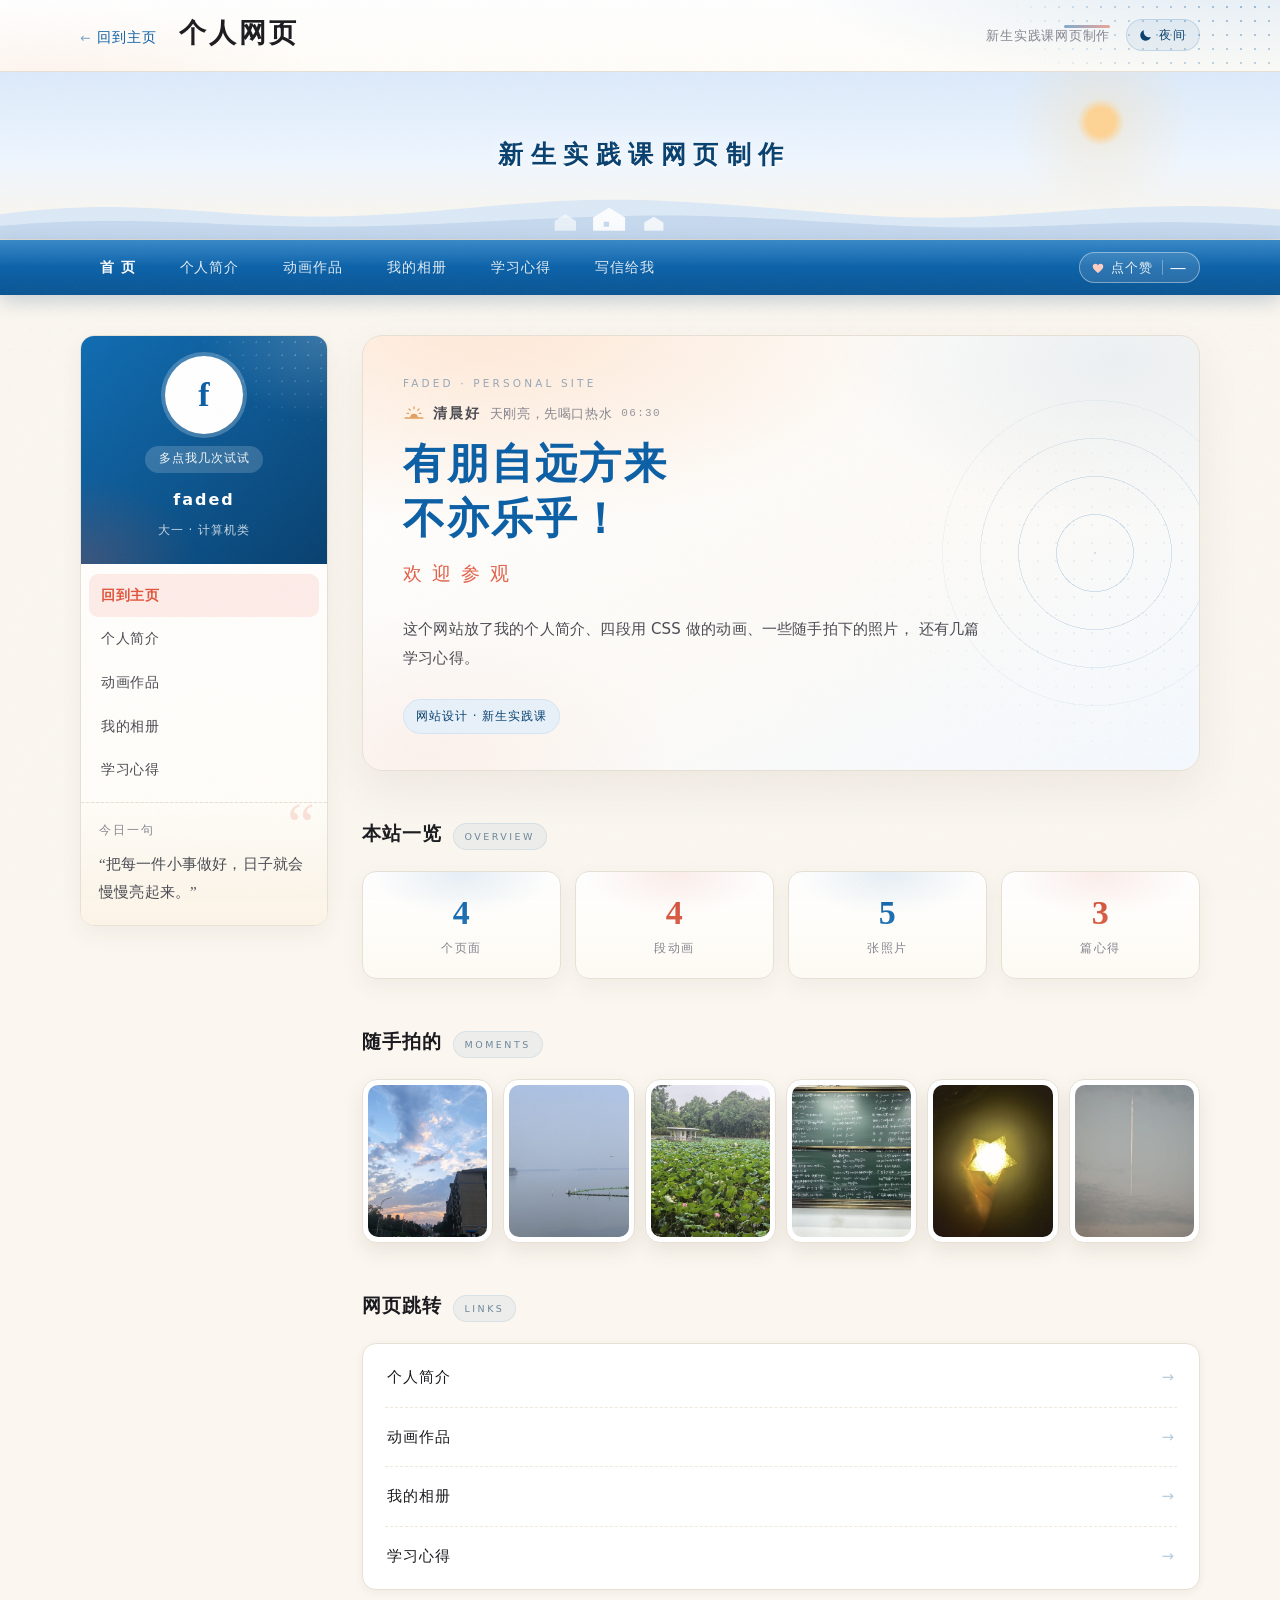
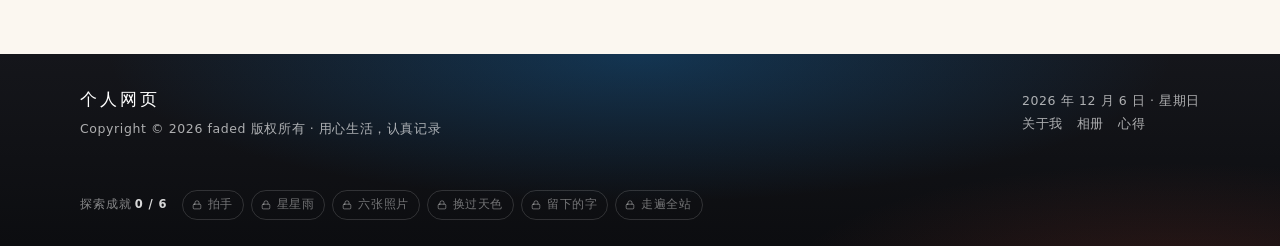
==== commit a8b50f96: "作品页加旋钮，留言改成便签墙，页脚加探索成就" ====
--- a/index.html
+++ b/index.html
@@ -9,7 +9,7 @@
   <link rel="icon" href="images/favicon.svg" type="image/svg+xml">
     <script>try{var _t=localStorage.getItem("faded_theme");if(_t==="dark")document.documentElement.dataset.theme="dark";}catch(e){}
     try{var _h=new Date().getHours();document.documentElement.dataset.daypart=_h<5?"night":_h<9?"dawn":_h<12?"morning":_h<17?"afternoon":_h<20?"dusk":"night";}catch(e){}</script>
-  <link rel="stylesheet" href="css/style.css?v=20261113p">
+  <link rel="stylesheet" href="css/style.css?v=20261113q">
 </head>
 <body>
 
@@ -228,6 +228,6 @@
     </div>
   </footer>
 
-  <script src="js/main.js?v=20261113p"></script>
+  <script src="js/main.js?v=20261113q"></script>
 </body>
 </html>
--- a/css/style.css
+++ b/css/style.css
@@ -865,7 +865,7 @@
     radial-gradient(ellipse 22px 30px at 62% 30%, #6fbf8a 60%, transparent 62%),
     radial-gradient(ellipse 26px 14px at 72% 72%, #6fbf8a 60%, transparent 62%);
   background-size: 96px 96px;
-  animation: spin 9s linear infinite;
+  animation: spin var(--spin-dur, 9s) linear infinite;
 }
 @keyframes spin { to { background-position: 96px 0, 96px 0, 96px 0; } }
 .orbit {
@@ -874,7 +874,7 @@
   height: 140px;
   border: 1px dashed rgba(255, 255, 255, .25);
   border-radius: 50%;
-  animation: spinOrbit 12s linear infinite;
+  animation: spinOrbit var(--orbit-dur, 12s) linear infinite;
 }
 .orbit i {
   position: absolute;
@@ -894,7 +894,7 @@
   bottom: 18px;
   left: 50%;
   width: 40px;
-  animation: bob 3.4s ease-in-out infinite;
+  animation: bob var(--bob-dur, 3.4s) ease-in-out infinite;
 }
 @keyframes bob {
   0%, 100% { transform: translate(-50%, 0) rotate(-3deg); }
@@ -911,8 +911,8 @@
   width: 38%;
   height: 220%;
   background: linear-gradient(90deg, transparent, rgba(255, 255, 255, .5), transparent);
-  transform: rotate(22deg);
-  animation: sweepMove 4.4s ease-in-out infinite;
+  transform: rotate(var(--sweep-angle, 22deg));
+  animation: sweepMove var(--sweep-dur, 4.4s) ease-in-out infinite;
 }
 @keyframes sweepMove {
   0% { left: -50%; }
@@ -936,13 +936,14 @@
   border-right: 2px solid #9fe0a0;
   white-space: nowrap;
   overflow: hidden;
+  max-width: 88%;
   width: 0;
-  animation: type 5.5s steps(26) infinite;
+  animation: type var(--type-dur, 5.5s) steps(var(--type-steps, 26)) infinite;
 }
 @keyframes type {
   0% { width: 0; }
-  55% { width: 16.5em; }
-  90%, 100% { width: 16.5em; }
+  55% { width: var(--type-w, 16.5em); }
+  90%, 100% { width: var(--type-w, 16.5em); }
 }
 
 /* ---------------- 学习心得 ---------------- */
@@ -1708,13 +1709,14 @@
    ============================================================ */
 .typing {
   width: 0;
-  max-width: 21ch;
+  max-width: min(94%, var(--type-w, 21ch));
   font-size: 13px;
-  animation: type 5.5s steps(21) infinite, caret 1.06s steps(1) infinite;
+  animation: type var(--type-dur, 5.5s) steps(var(--type-steps, 21)) infinite,
+             caret 1.06s steps(1) infinite;
 }
 @keyframes type {
   0%        { width: 0; }
-  55%, 100% { width: 21ch; }
+  55%, 100% { width: var(--type-w, 21ch); }
 }
 @keyframes caret {
   0%, 49%   { border-right-color: #9fe0a0; }
@@ -2336,3 +2338,359 @@
   .greet-line b { font-size: 13px; letter-spacing: .1em; }
   .gl-note { display: none; }
 }
+
+/* ============================================================
+   19. 作品页旋钮
+   动画时长、角度、文字全部由 CSS 变量驱动，拖一下即时生效
+   ============================================================ */
+.knobs {
+  display: flex;
+  flex-direction: column;
+  gap: 8px;
+  padding: 0 18px 16px;
+}
+.knob {
+  display: grid;
+  grid-template-columns: 56px minmax(0, 1fr) 38px;
+  align-items: center;
+  gap: 10px;
+}
+.knob-wide { grid-template-columns: 56px minmax(0, 1fr); }
+.knob-name {
+  font-size: 11.5px;
+  color: var(--ink-3);
+  letter-spacing: .04em;
+  line-height: 1.4;
+}
+.knob-val {
+  font-family: var(--mono);
+  font-size: 11px;
+  font-weight: 500;
+  color: var(--ink-2);
+  text-align: right;
+  font-variant-numeric: tabular-nums;
+}
+.knob input[type="range"] {
+  -webkit-appearance: none;
+  appearance: none;
+  width: 100%;
+  height: 18px;
+  background: none;
+  cursor: pointer;
+}
+.knob input[type="range"]::-webkit-slider-runnable-track {
+  height: 3px;
+  border-radius: 2px;
+  background: linear-gradient(90deg, #b6d2e9, #e7e0d5);
+}
+.knob input[type="range"]::-webkit-slider-thumb {
+  -webkit-appearance: none;
+  width: 13px;
+  height: 13px;
+  margin-top: -5px;
+  border-radius: 50%;
+  background: var(--blue);
+  border: 2px solid #fff;
+  box-shadow: 0 1px 4px rgba(11, 95, 165, .35);
+}
+.knob input[type="range"]::-moz-range-track {
+  height: 3px;
+  border-radius: 2px;
+  background: #d9e5ef;
+}
+.knob input[type="range"]::-moz-range-thumb {
+  width: 10px;
+  height: 10px;
+  border-radius: 50%;
+  background: var(--blue);
+  border: 2px solid #fff;
+  box-shadow: 0 1px 4px rgba(11, 95, 165, .35);
+}
+.knob input[type="range"]:focus-visible {
+  outline: 2px solid rgba(11, 95, 165, .3);
+  outline-offset: 3px;
+  border-radius: 5px;
+}
+.knob-text {
+  width: 100%;
+  font-family: var(--mono);
+  font-size: 12px;
+  color: var(--ink);
+  background: #fdfaf4;
+  border: 1px solid var(--line);
+  border-radius: 7px;
+  padding: 5px 9px;
+  outline: none;
+  letter-spacing: .02em;
+}
+.knob-text:focus { border-color: #a9cdea; background: #fff; box-shadow: 0 0 0 3px rgba(11, 95, 165, .07); }
+html[data-theme="dark"] .knob-text {
+  background: #19232d;
+  border-color: #2c3a47;
+  color: #dbe6f0;
+}
+html[data-theme="dark"] .knob-text:focus { border-color: #4a7899; background: #1c2833; }
+html[data-theme="dark"] .knob input[type="range"]::-webkit-slider-runnable-track {
+  background: linear-gradient(90deg, #3f5f7a, #2a3642);
+}
+html[data-theme="dark"] .knob input[type="range"]::-moz-range-track { background: #2a3642; }
+html[data-theme="dark"] .knob-val { color: rgba(214, 232, 246, .72); }
+
+/* ============================================================
+   20. 便签墙
+   ============================================================ */
+.note-block { margin-top: 30px; }
+.note-head {
+  display: flex;
+  align-items: baseline;
+  justify-content: space-between;
+  gap: 12px;
+  flex-wrap: wrap;
+  margin-bottom: 10px;
+}
+.note-head h3 {
+  font-family: var(--kai);
+  font-size: 19px;
+  font-weight: 600;
+  letter-spacing: .14em;
+  color: var(--ink);
+}
+.note-count {
+  font-size: 12px;
+  color: var(--ink-3);
+  letter-spacing: .04em;
+  font-variant-numeric: tabular-nums;
+}
+.note-wall {
+  position: relative;
+  height: 348px;
+  border-radius: var(--radius);
+  overflow: hidden;
+  touch-action: pan-y;
+  background:
+    radial-gradient(460px 260px at 18% -6%, rgba(232, 241, 249, .95), transparent 72%),
+    radial-gradient(380px 240px at 92% 106%, rgba(253, 236, 232, .8), transparent 74%),
+    #fdfaf4;
+  box-shadow: inset 0 0 0 1px var(--line);
+}
+.note-empty {
+  position: absolute;
+  inset: 0;
+  display: grid;
+  place-items: center;
+  font-family: var(--kai);
+  font-size: 14px;
+  letter-spacing: .1em;
+  color: #b6ada0;
+  padding: 0 24px;
+  text-align: center;
+}
+.note-empty[hidden] { display: none; }
+.note-card {
+  position: absolute;
+  width: 152px;
+  padding: 13px 13px 11px;
+  border-radius: 3px;
+  background: var(--nc, #fdf3c8);
+  box-shadow: 0 7px 18px rgba(27, 27, 31, .13);
+  font-family: var(--kai);
+  color: #4a4238;
+  transform: rotate(var(--nr, -2deg));
+  cursor: grab;
+  user-select: none;
+  -webkit-user-select: none;
+  touch-action: none;
+  animation: noteIn .38s cubic-bezier(.2, .9, .3, 1.1) both;
+}
+/* 顶上一条半透明的胶带，比图钉更安静 */
+.note-card::before {
+  content: "";
+  position: absolute;
+  top: -7px;
+  left: 50%;
+  width: 46px;
+  height: 15px;
+  margin-left: -23px;
+  background: rgba(255, 255, 255, .52);
+  border: 1px solid rgba(255, 255, 255, .6);
+  transform: rotate(-2deg);
+}
+.note-card.settled { animation: none; }
+.note-card.dragging {
+  cursor: grabbing;
+  z-index: 30;
+  animation: none;
+  box-shadow: 0 16px 34px rgba(27, 27, 31, .22);
+}
+.note-card .nc-text {
+  font-size: 14px;
+  line-height: 1.62;
+  letter-spacing: .02em;
+  max-height: 116px;
+  overflow: hidden;
+  word-break: break-word;
+  white-space: pre-wrap;
+}
+.note-card .nc-meta {
+  margin-top: 9px;
+  display: flex;
+  justify-content: space-between;
+  align-items: baseline;
+  gap: 6px;
+  font-family: var(--sans);
+  font-size: 10.5px;
+  letter-spacing: .04em;
+  color: rgba(74, 66, 56, .5);
+}
+.note-card .nc-meta b { font-weight: 500; }
+.note-del {
+  position: absolute;
+  top: 2px;
+  right: 3px;
+  width: 22px;
+  height: 22px;
+  border: 0;
+  padding: 0;
+  background: none;
+  color: rgba(74, 66, 56, .42);
+  font-size: 15px;
+  line-height: 1;
+  cursor: pointer;
+  opacity: 0;
+  transition: opacity .18s;
+}
+.note-card:hover .note-del,
+.note-card:focus-within .note-del { opacity: 1; }
+@keyframes noteIn {
+  0% { opacity: 0; transform: rotate(var(--nr, -2deg)) scale(.88); }
+  100% { opacity: 1; transform: rotate(var(--nr, -2deg)) scale(1); }
+}
+html[data-theme="dark"] .note-wall {
+  background:
+    radial-gradient(460px 260px at 18% -6%, rgba(38, 58, 78, .9), transparent 72%),
+    radial-gradient(380px 240px at 92% 106%, rgba(72, 44, 40, .55), transparent 74%),
+    #16202a;
+  box-shadow: inset 0 0 0 1px #2a3744;
+}
+html[data-theme="dark"] .note-empty { color: #6c7d8e; }
+html[data-theme="dark"] .note-card { color: #3b352d; box-shadow: 0 7px 20px rgba(0, 0, 0, .38); }
+html[data-theme="dark"] .note-card .nc-meta { color: rgba(59, 53, 45, .55); }
+
+/* 表单下方的一句反馈：便签贴好后可以再用邮件寄一份 */
+.form-tip {
+  margin-top: 12px;
+  font-size: 12.5px;
+  line-height: 1.75;
+  color: var(--ink-3);
+  min-height: 21px;
+  letter-spacing: .02em;
+}
+.form-tip .again {
+  border: 0;
+  background: none;
+  padding: 0 0 0 4px;
+  font: inherit;
+  color: var(--blue);
+  cursor: pointer;
+  letter-spacing: .02em;
+}
+html[data-theme="dark"] .form-tip .again { color: #7bb6e6; }
+
+/* ============================================================
+   21. 探索成就（页脚）
+   ============================================================ */
+.achv {
+  flex-basis: 100%;
+  order: 3;
+  display: flex;
+  align-items: center;
+  flex-wrap: wrap;
+  gap: 8px 14px;
+  padding-top: 30px;
+}
+.achv-label {
+  font-size: 11.5px;
+  letter-spacing: .08em;
+  color: rgba(255, 255, 255, .5);
+  white-space: nowrap;
+}
+.achv-label b {
+  font-weight: 600;
+  color: rgba(255, 255, 255, .84);
+  font-variant-numeric: tabular-nums;
+  margin-left: 3px;
+}
+.achv-list { display: flex; flex-wrap: wrap; gap: 7px; }
+.achv-item {
+  position: relative;
+  display: inline-flex;
+  align-items: center;
+  gap: 5px;
+  padding: 3px 10px 3px 8px;
+  border: 1px solid rgba(255, 255, 255, .15);
+  border-radius: 999px;
+  font-size: 11.5px;
+  letter-spacing: .05em;
+  color: rgba(255, 255, 255, .42);
+  cursor: default;
+  transition: border-color .3s;
+}
+.achv-item svg { width: 12px; height: 12px; flex: none; }
+.achv-item .ico-on { display: none; }
+.achv-item.on { color: #fff; border-color: rgba(240, 180, 65, .48); }
+.achv-item.on svg { color: #f0b429; }
+.achv-item.on .ico-on { display: block; }
+.achv-item.on .ico-off { display: none; }
+.achv-item::after {
+  content: attr(data-tip);
+  position: absolute;
+  left: 50%;
+  bottom: calc(100% + 9px);
+  transform: translate(-50%, 4px);
+  padding: 5px 9px;
+  border-radius: 7px;
+  background: rgba(16, 16, 19, .97);
+  border: 1px solid rgba(255, 255, 255, .14);
+  color: rgba(255, 255, 255, .88);
+  font-size: 11px;
+  line-height: 1.5;
+  letter-spacing: .02em;
+  white-space: nowrap;
+  box-shadow: 0 10px 24px rgba(0, 0, 0, .36);
+  opacity: 0;
+  pointer-events: none;
+  transition: opacity .18s ease, transform .18s ease;
+  z-index: 6;
+}
+.achv-item:hover::after,
+.achv-item:focus-visible::after { opacity: 1; transform: translate(-50%, 0); }
+.achv-item:focus-visible { outline: 1px solid rgba(255, 255, 255, .4); outline-offset: 2px; }
+
+@media (max-width: 760px) {
+  .knobs { padding: 0 16px 16px; }
+  .note-wall { height: 400px; }
+  .note-card { width: 142px; }
+}
+@media (max-width: 560px) {
+  .achv { gap: 6px 10px; }
+  .achv-label { font-size: 11px; }
+  .achv-item { font-size: 10.5px; padding: 2px 8px 2px 7px; }
+  .achv-item svg { width: 11px; height: 11px; }
+  .note-wall { height: 486px; }
+}
+@media (prefers-reduced-motion: reduce) {
+  .note-card { animation: none; }
+  .achv-item { transition: none; }
+}
+
+/* 终端文字从左边开始打，不要居中：宽度一变，居中的字会左右乱跳 */
+.stage .typing {
+  justify-self: start;
+  margin-left: 22px;
+  max-width: min(calc(100% - 44px), var(--type-w, 21ch));
+}
+
+/* 手机上一列到底：两列时旋钮和代码都被挤成两行 */
+@media (max-width: 700px) {
+  .work-grid.two { grid-template-columns: 1fr; }
+}
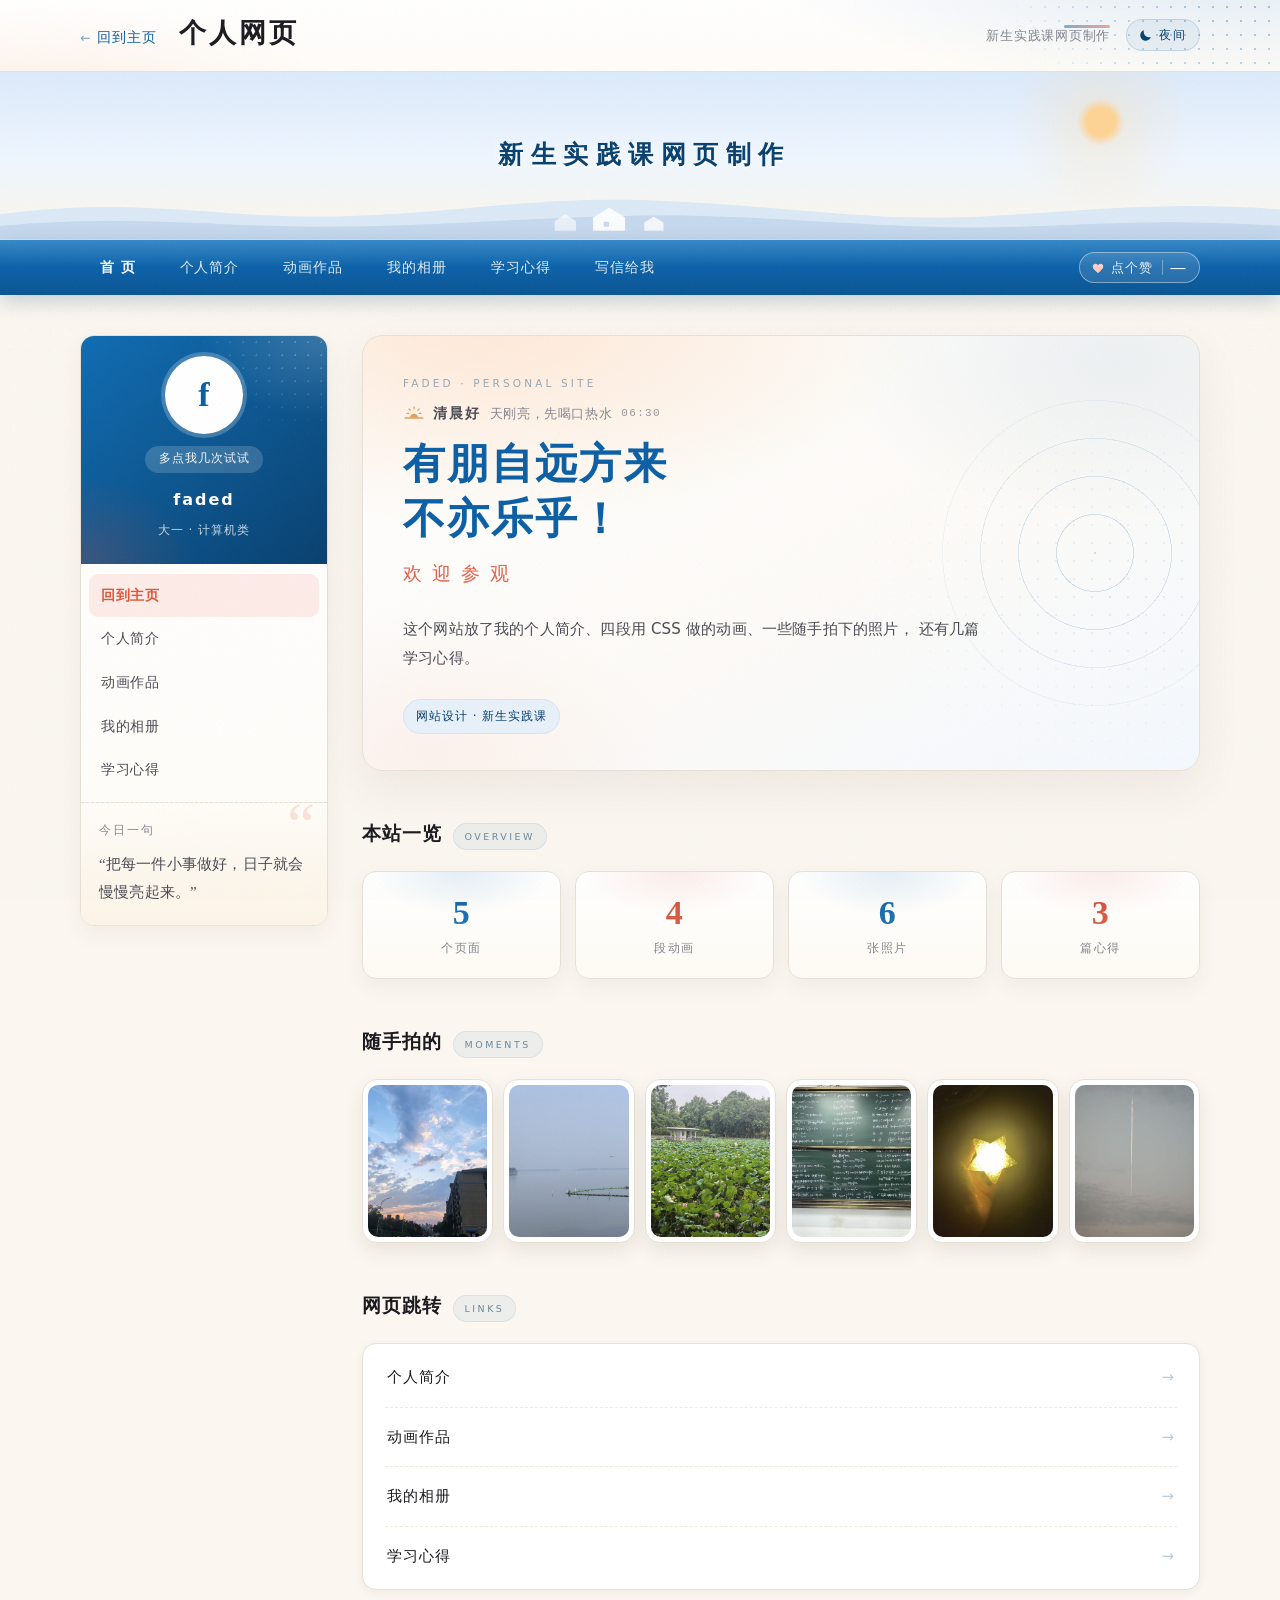
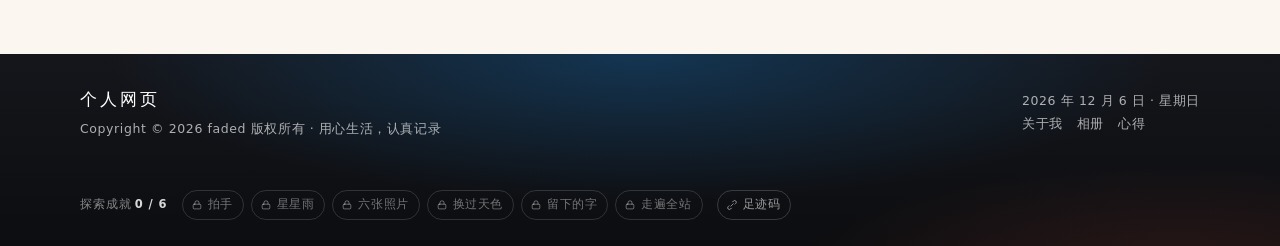
==== commit 5854c61c: "页脚加足迹码：进度能带去别的设备" ====
--- a/index.html
+++ b/index.html
@@ -9,7 +9,7 @@
   <link rel="icon" href="images/favicon.svg" type="image/svg+xml">
     <script>try{var _t=localStorage.getItem("faded_theme");if(_t==="dark")document.documentElement.dataset.theme="dark";}catch(e){}
     try{var _h=new Date().getHours();document.documentElement.dataset.daypart=_h<5?"night":_h<9?"dawn":_h<12?"morning":_h<17?"afternoon":_h<20?"dusk":"night";}catch(e){}</script>
-  <link rel="stylesheet" href="css/style.css?v=20261113q">
+  <link rel="stylesheet" href="css/style.css?v=20261113r">
 </head>
 <body>
 
@@ -228,6 +228,6 @@
     </div>
   </footer>
 
-  <script src="js/main.js?v=20261113q"></script>
+  <script src="js/main.js?v=20261113r"></script>
 </body>
 </html>
--- a/css/style.css
+++ b/css/style.css
@@ -2694,3 +2694,130 @@
 @media (max-width: 700px) {
   .work-grid.two { grid-template-columns: 1fr; }
 }
+
+/* ============================================================
+   22. 足迹码
+   成就只在本机，所以给一个小口子把进度折成一行字带走
+   ============================================================ */
+.achv-share {
+  position: relative;
+  display: inline-flex;
+}
+.achv-code {
+  display: inline-flex;
+  align-items: center;
+  gap: 5px;
+  padding: 3px 10px 3px 8px;
+  border: 1px solid rgba(255, 255, 255, .18);
+  border-radius: 999px;
+  background: none;
+  font: inherit;
+  font-size: 11.5px;
+  letter-spacing: .05em;
+  color: rgba(255, 255, 255, .58);
+  cursor: pointer;
+  transition: background .22s ease, border-color .22s ease;
+}
+.achv-code svg { width: 12px; height: 12px; flex: none; }
+.achv-code:hover,
+.achv-code[aria-expanded="true"] {
+  background: rgba(255, 255, 255, .07);
+  border-color: rgba(255, 255, 255, .34);
+}
+.achv-code:focus-visible {
+  outline: 1px solid rgba(255, 255, 255, .45);
+  outline-offset: 2px;
+}
+
+.foot-pop {
+  position: absolute;
+  left: 0;
+  bottom: calc(100% + 10px);
+  width: 356px;
+  max-width: calc(100vw - 32px);
+  padding: 14px 14px 13px;
+  border-radius: 12px;
+  /* 比页脚的 #0c0d10 亮一档，夜间页面里也能看出是浮起来的一层 */
+  background: rgba(30, 32, 39, .985);
+  border: 1px solid rgba(255, 255, 255, .14);
+  box-shadow: 0 20px 44px rgba(0, 0, 0, .52), inset 0 1px 0 rgba(255, 255, 255, .07);
+  opacity: 0;
+  /* --pop-x 由脚本算：贴在页脚右端时往回挪一点，别顶出屏幕 */
+  transform: translateX(var(--pop-x, 0px)) translateY(6px);
+  pointer-events: none;
+  transition: opacity .2s ease, transform .2s ease;
+  z-index: 40;
+}
+.foot-pop[hidden] { display: none; }
+.foot-pop.open {
+  opacity: 1;
+  transform: translateX(var(--pop-x, 0px)) translateY(0);
+  pointer-events: auto;
+}
+.fp-lead {
+  margin: 0 0 10px;
+  font-size: 11.5px;
+  line-height: 1.75;
+  letter-spacing: .02em;
+  color: rgba(255, 255, 255, .52);
+}
+.fp-row {
+  display: flex;
+  align-items: center;
+  gap: 7px;
+}
+.fp-row + .fp-row { margin-top: 7px; }
+.fp-field {
+  flex: 1 1 auto;
+  min-width: 0;
+  height: 30px;
+  padding: 0 9px;
+  border-radius: 8px;
+  border: 1px solid rgba(255, 255, 255, .16);
+  background: rgba(255, 255, 255, .05);
+  color: rgba(255, 255, 255, .86);
+  font-family: var(--mono);
+  font-size: 11px;
+  letter-spacing: .02em;
+  outline: none;
+  text-overflow: ellipsis;
+  transition: border-color .2s ease, background .2s ease;
+}
+.fp-field:focus {
+  border-color: rgba(255, 255, 255, .34);
+  background: rgba(255, 255, 255, .09);
+}
+.fp-field::placeholder { color: rgba(255, 255, 255, .3); font-family: var(--sans); letter-spacing: .04em; }
+.fp-btn {
+  flex: none;
+  height: 30px;
+  padding: 0 12px;
+  border-radius: 8px;
+  border: 1px solid rgba(255, 255, 255, .16);
+  background: rgba(255, 255, 255, .06);
+  color: rgba(255, 255, 255, .84);
+  font-size: 11.5px;
+  letter-spacing: .06em;
+  cursor: pointer;
+  transition: background .2s ease;
+}
+.fp-btn:hover { background: rgba(255, 255, 255, .13); }
+.fp-btn:focus-visible { outline: 1px solid rgba(255, 255, 255, .45); outline-offset: 2px; }
+
+@media (max-width: 640px) {
+  .foot-pop {
+    position: fixed;
+    left: 14px;
+    right: 14px;
+    bottom: 78px;
+    width: auto;
+    max-width: none;
+  }
+}
+@media (max-width: 560px) {
+  .achv-code { font-size: 10.5px; padding: 2px 8px 2px 7px; }
+  .achv-code svg { width: 11px; height: 11px; }
+}
+@media (prefers-reduced-motion: reduce) {
+  .foot-pop { transition: none; }
+}
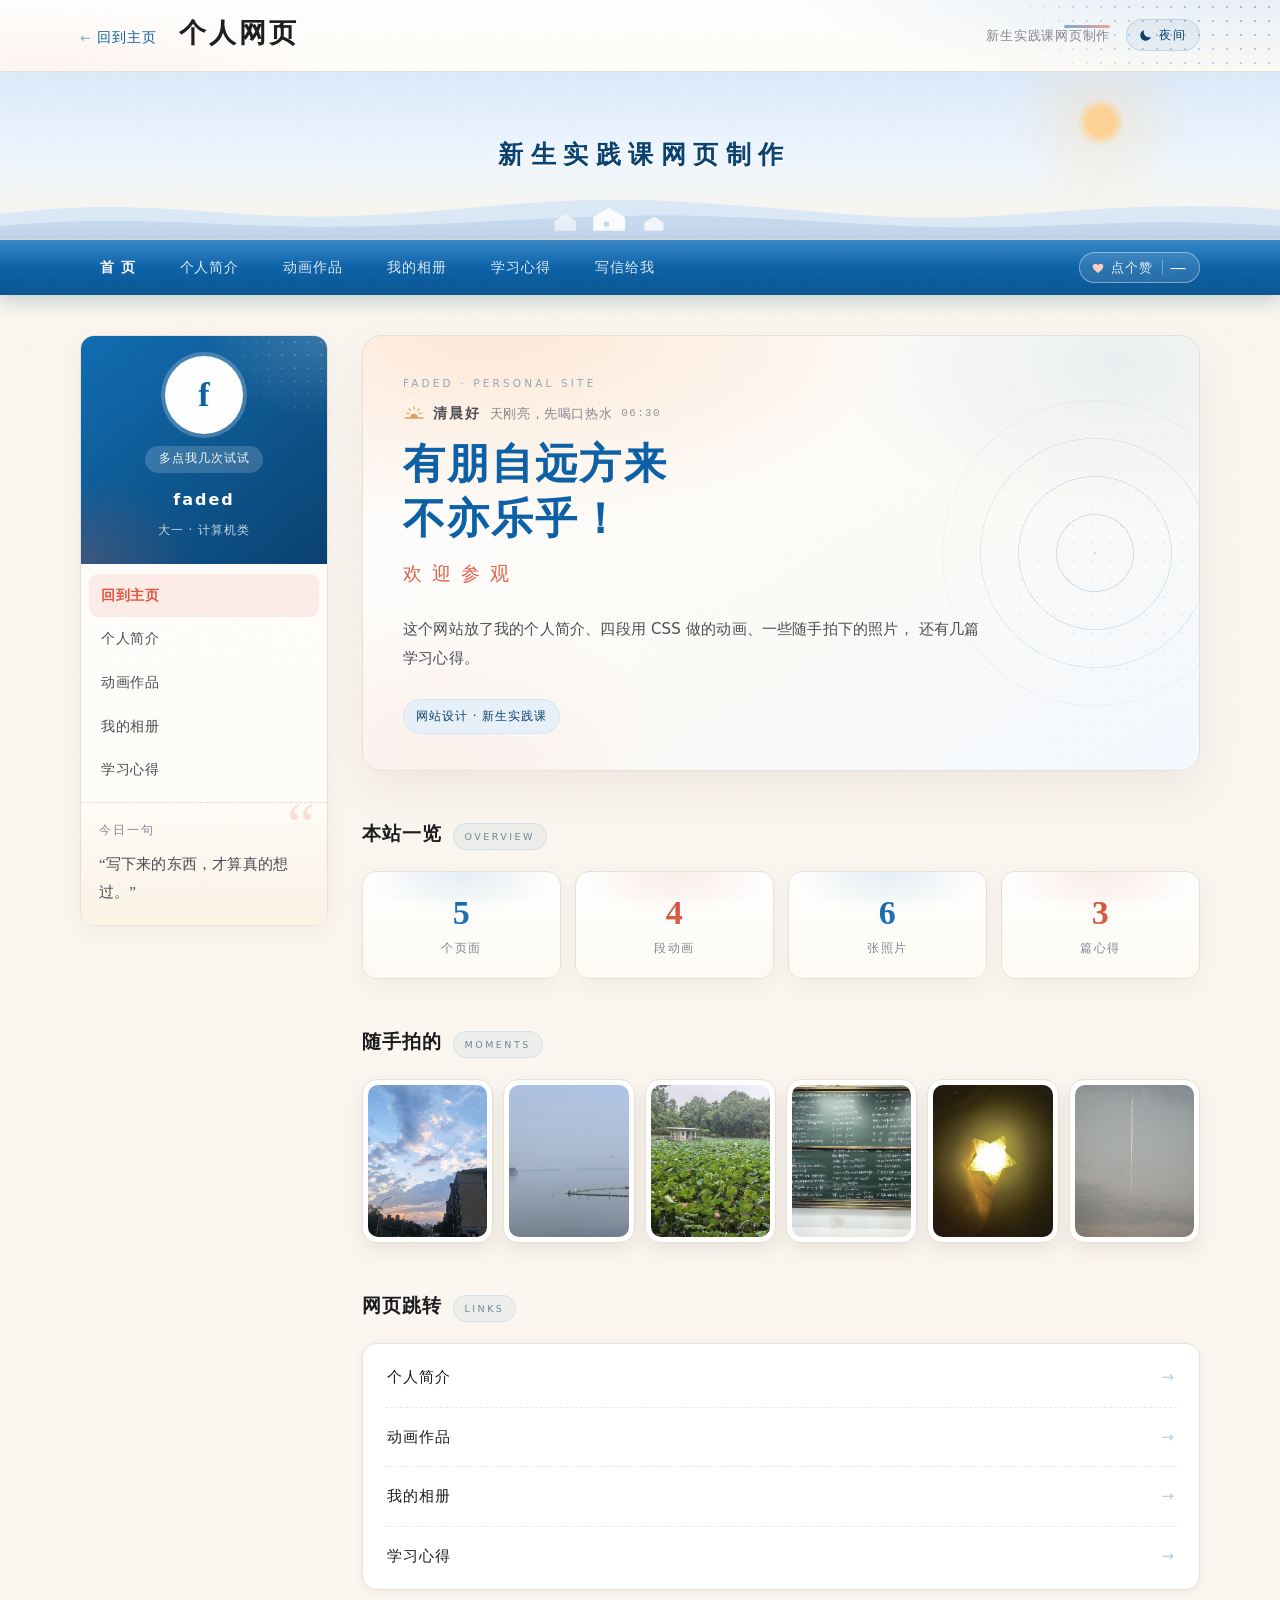
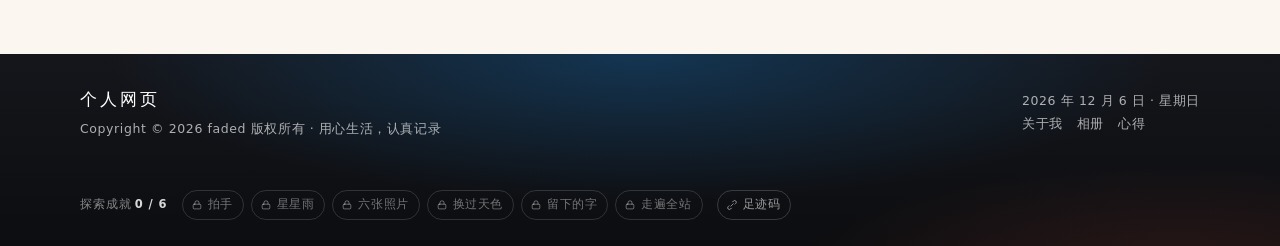
==== commit c3f1f156: "左栏今日一句改成按天轮换" ====
--- a/index.html
+++ b/index.html
@@ -9,7 +9,7 @@
   <link rel="icon" href="images/favicon.svg" type="image/svg+xml">
     <script>try{var _t=localStorage.getItem("faded_theme");if(_t==="dark")document.documentElement.dataset.theme="dark";}catch(e){}
     try{var _h=new Date().getHours();document.documentElement.dataset.daypart=_h<5?"night":_h<9?"dawn":_h<12?"morning":_h<17?"afternoon":_h<20?"dusk":"night";}catch(e){}</script>
-  <link rel="stylesheet" href="css/style.css?v=20261113r">
+  <link rel="stylesheet" href="css/style.css?v=20261113u">
 </head>
 <body>
 
@@ -112,7 +112,7 @@
               </nav>
           <div class="side-note">
             <h4>今日一句</h4>
-            <p>“把每一件小事做好，日子就会慢慢亮起来。”</p>
+            <p data-quote>“把每一件小事做好，日子就会慢慢亮起来。”</p>
           </div>
         </div>
       </aside>
@@ -228,6 +228,6 @@
     </div>
   </footer>
 
-  <script src="js/main.js?v=20261113r"></script>
+  <script src="js/main.js?v=20261113u"></script>
 </body>
 </html>
--- a/css/style.css
+++ b/css/style.css
@@ -2821,3 +2821,284 @@
 @media (prefers-reduced-motion: reduce) {
   .foot-pop { transition: none; }
 }
+
+/* ============================================================
+   23. 页面转场（A）
+   跨文档 View Transition：旧页轻轻淡出，新页从下方浮上来。
+   不支持的浏览器直接跳转，等于没有这一段
+   ============================================================ */
+@view-transition { navigation: auto; }
+
+@keyframes vtLeave {
+  to { opacity: 0; transform: translateY(-8px) scale(.997); }
+}
+@keyframes vtEnter {
+  from { opacity: 0; transform: translateY(10px) scale(.997); }
+}
+::view-transition-old(root) { animation: vtLeave .28s ease both; }
+::view-transition-new(root) { animation: vtEnter .36s cubic-bezier(.2, .8, .3, 1) both; }
+
+/* ============================================================
+   24. 阅读进度环（B）
+   右下角一圈细线，滚到底闭合成勾，停两秒退场；点一下回到顶部
+   ============================================================ */
+.read-ring {
+  position: fixed;
+  right: 22px;
+  bottom: 22px;
+  width: 42px;
+  height: 42px;
+  /* 一圈纸色的底：压到蓝色侧栏或深色页脚上也还看得见 */
+  padding: 4px;
+  border: 0;
+  border-radius: 50%;
+  background: rgba(253, 250, 244, .82);
+  box-shadow: 0 4px 12px rgba(27, 27, 31, .12), inset 0 0 0 1px rgba(27, 27, 31, .06);
+  -webkit-backdrop-filter: blur(4px);
+  backdrop-filter: blur(4px);
+  cursor: pointer;
+  opacity: 0;
+  transform: translateY(6px);
+  pointer-events: none;
+  transition: opacity .3s ease, transform .3s ease;
+  z-index: 24;
+}
+.read-ring.is-vis { opacity: 1; transform: none; pointer-events: auto; }
+.read-ring.is-away { opacity: 0; transform: translateY(6px); pointer-events: none; }
+.read-ring svg { display: block; width: 100%; height: 100%; }
+.rr-track {
+  fill: none;
+  stroke: rgba(27, 27, 31, .13);
+  stroke-width: 2.2;
+}
+.rr-bar {
+  fill: none;
+  stroke: var(--blue);
+  stroke-width: 2.2;
+  stroke-linecap: round;
+  transform-box: fill-box;
+  transform-origin: 50% 50%;
+  transform: rotate(-90deg);
+  transition: stroke-dashoffset .12s linear, stroke .3s ease;
+}
+.rr-tick {
+  fill: none;
+  stroke: #cf9212;
+  stroke-width: 2.1;
+  stroke-linecap: round;
+  stroke-linejoin: round;
+  opacity: 0;
+  transition: opacity .3s ease;
+}
+.read-ring.done .rr-bar { stroke: #d99b16; }
+.read-ring.done .rr-tick { opacity: 1; }
+.read-ring:focus-visible { outline: 1px solid rgba(11, 95, 165, .45); outline-offset: 3px; border-radius: 50%; }
+html[data-theme="dark"] .rr-track { stroke: rgba(255, 255, 255, .15); }
+html[data-theme="dark"] .rr-bar { stroke: #7bb6e6; }
+html[data-theme="dark"] .read-ring.done .rr-bar { stroke: #f0b429; }
+html[data-theme="dark"] .rr-tick { stroke: #f0b429; }
+
+html[data-theme="dark"] .read-ring {
+  background: rgba(24, 30, 38, .8);
+  box-shadow: 0 4px 14px rgba(0, 0, 0, .35), inset 0 0 0 1px rgba(255, 255, 255, .08);
+}
+@media (max-width: 560px) {
+  .read-ring { right: 13px; bottom: 14px; width: 38px; height: 38px; padding: 3px; }
+}
+
+/* ============================================================
+   25. 作品页「随机一下」（E）
+   ============================================================ */
+.work-tools {
+  display: flex;
+  align-items: center;
+  gap: 9px;
+  flex-wrap: wrap;
+  margin: 14px 0 -6px;
+}
+.tool-btn {
+  display: inline-flex;
+  align-items: center;
+  gap: 6px;
+  padding: 6px 14px 6px 12px;
+  border: 1px solid var(--line);
+  border-radius: 999px;
+  background: #fdfaf4;
+  font: inherit;
+  font-size: 12.5px;
+  letter-spacing: .06em;
+  color: var(--ink-2);
+  cursor: pointer;
+  transition: background .22s ease, border-color .22s ease;
+}
+.tool-btn svg { width: 13px; height: 13px; flex: none; }
+.tool-btn:hover { background: #fff; border-color: #cfd9e2; }
+.tool-btn:focus-visible { outline: 2px solid rgba(11, 95, 165, .3); outline-offset: 2px; }
+.tool-btn.is-quiet {
+  padding: 6px 13px;
+  background: none;
+  color: var(--ink-3);
+}
+.tool-btn.is-quiet:hover { background: rgba(11, 95, 165, .05); border-color: var(--line); }
+html[data-theme="dark"] .tool-btn { background: #19232d; border-color: #2c3a47; color: #d6e2ee; }
+html[data-theme="dark"] .tool-btn:hover { background: #1e2934; border-color: #3b4b5b; }
+html[data-theme="dark"] .tool-btn.is-quiet { background: none; color: rgba(214, 232, 246, .62); }
+html[data-theme="dark"] .tool-btn.is-quiet:hover { background: rgba(123, 182, 230, .1); border-color: #2c3a47; }
+
+@media (prefers-reduced-motion: reduce) {
+  ::view-transition-old(root), ::view-transition-new(root) { animation: none; }
+  .read-ring, .read-ring.is-vis, .read-ring.is-away { transition: none; }
+  .rr-bar { transition: none; }
+  .tool-btn { transition: none; }
+}
+
+/* ============================================================
+   26. 心得页：目录联动 + 接着读（5）
+   目录只换底色与字重，不改字色；不用圆点、不用横线
+   ============================================================ */
+.post { scroll-margin-top: 74px; }   /* 锚点别被吸顶导航盖住 */
+
+.post-toc {
+  display: flex;
+  flex-wrap: wrap;
+  gap: 8px;
+  margin: 14px 0 2px;
+}
+.post-toc a {
+  display: inline-flex;
+  align-items: baseline;
+  gap: 7px;
+  padding: 6px 13px;
+  border: 1px solid var(--line);
+  border-radius: 999px;
+  background: #fdfaf4;
+  font-size: 12.5px;
+  letter-spacing: .05em;
+  color: var(--ink-2);
+  transition: background .2s ease, border-color .2s ease;
+}
+.post-toc a .tn {
+  font-style: normal;
+  font-size: 11px;
+  color: var(--ink-3);
+  letter-spacing: .08em;
+}
+.post-toc a:hover { background: #fff; border-color: #cfd9e2; }
+.post-toc a.cur {
+  background: rgba(11, 95, 165, .085);
+  border-color: rgba(11, 95, 165, .3);
+  font-weight: 600;
+}
+.post-toc a:focus-visible,
+.rs-go:focus-visible,
+.rs-x:focus-visible {
+  outline: 2px solid rgba(11, 95, 165, .32);
+  outline-offset: 2px;
+}
+
+/* 左栏那份目录跟着一起亮 */
+.side-list a.cur {
+  background: rgba(11, 95, 165, .07);
+  font-weight: 600;
+}
+
+/* --- 「上次读到」的小条 --- */
+.read-resume {
+  position: fixed;
+  left: 50%;
+  bottom: 74px;            /* 让开底部的小提示条 */
+  z-index: 26;
+  display: flex;
+  align-items: center;
+  gap: 10px;
+  max-width: calc(100vw - 28px);
+  padding: 8px 10px 8px 16px;
+  border: 1px solid rgba(27, 27, 31, .1);
+  border-radius: 999px;
+  background: rgba(253, 250, 244, .94);
+  box-shadow: 0 8px 22px rgba(27, 27, 31, .13);
+  -webkit-backdrop-filter: blur(6px);
+  backdrop-filter: blur(6px);
+  opacity: 0;
+  transform: translate(-50%, 8px);
+  pointer-events: none;
+  transition: opacity .26s ease, transform .26s ease;
+}
+.read-resume.on { opacity: 1; transform: translate(-50%, 0); pointer-events: auto; }
+.read-resume.off { opacity: 0; transform: translate(-50%, 8px); pointer-events: none; }
+.rs-say {
+  min-width: 0;
+  font-size: 12.5px;
+  letter-spacing: .04em;
+  color: var(--ink-3);
+  white-space: nowrap;
+  overflow: hidden;
+  text-overflow: ellipsis;
+}
+.rs-say strong { color: var(--ink); font-weight: 600; margin-left: 3px; }
+.rs-n { display: none; margin-left: 3px; }
+.rs-go {
+  flex: none;
+  padding: 6px 15px;
+  border: 0;
+  border-radius: 999px;
+  background: var(--blue);
+  color: #fff;
+  font: inherit;
+  font-size: 12.5px;
+  letter-spacing: .06em;
+  cursor: pointer;
+  transition: translate .2s ease, box-shadow .2s ease;
+}
+.rs-go:hover { translate: 0 -1px; box-shadow: 0 6px 14px rgba(11, 95, 165, .28); }
+.rs-go:active { translate: 0 0; }
+.rs-x {
+  flex: none;
+  width: 26px;
+  height: 26px;
+  border: 0;
+  border-radius: 50%;
+  background: none;
+  color: var(--ink-3);
+  font: inherit;
+  font-size: 17px;
+  line-height: 1;
+  cursor: pointer;
+  transition: background .2s ease;
+}
+.rs-x:hover { background: rgba(27, 27, 31, .06); }
+
+html[data-theme="dark"] .post-toc a {
+  background: #19232d;
+  border-color: #2c3a47;
+  color: #d6e2ee;
+}
+html[data-theme="dark"] .post-toc a .tn { color: rgba(214, 232, 246, .5); }
+html[data-theme="dark"] .post-toc a:hover { background: #1e2934; border-color: #3b4b5b; }
+html[data-theme="dark"] .post-toc a.cur {
+  background: rgba(123, 182, 230, .14);
+  border-color: rgba(123, 182, 230, .36);
+}
+html[data-theme="dark"] .side-list a.cur { background: rgba(123, 182, 230, .12); }
+html[data-theme="dark"] .read-resume {
+  background: rgba(25, 35, 45, .96);
+  border-color: rgba(255, 255, 255, .09);
+  box-shadow: 0 12px 30px rgba(0, 0, 0, .4);
+}
+html[data-theme="dark"] .rs-say { color: rgba(214, 232, 246, .66); }
+html[data-theme="dark"] .rs-say strong { color: #eaf4ff; }
+html[data-theme="dark"] .rs-x { color: rgba(214, 232, 246, .6); }
+html[data-theme="dark"] .rs-x:hover { background: rgba(255, 255, 255, .08); }
+
+@media (max-width: 560px) {
+  /* 窄屏把标题换成篇号，一行放得下；整条抬到进度环上方 */
+  .read-resume { bottom: 64px; gap: 8px; padding: 7px 8px 7px 14px; }
+  .rs-say { flex: none; }
+  .rs-t { display: none; }
+  .rs-n { display: inline; }
+}
+
+@media (prefers-reduced-motion: reduce) {
+  .read-resume, .read-resume.on, .read-resume.off { transition: none; }
+  .rs-go { transition: none; }
+}
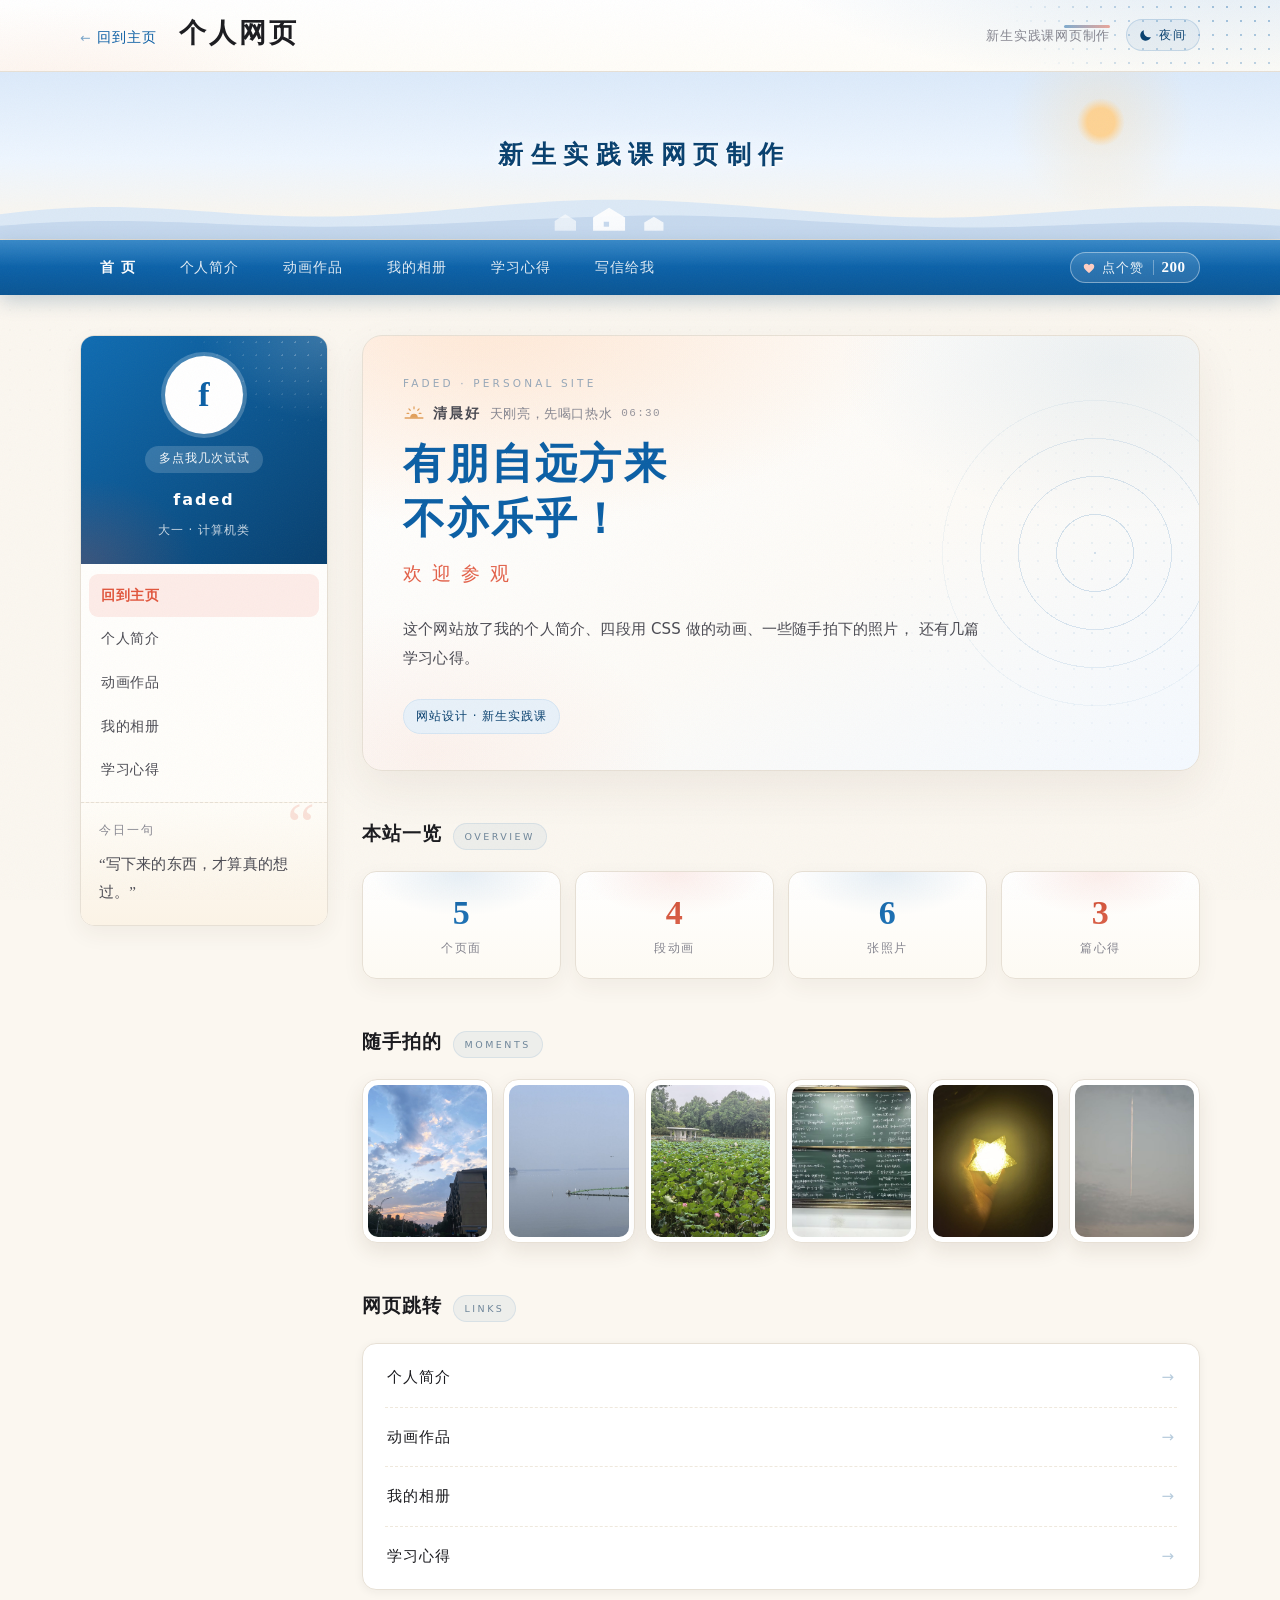
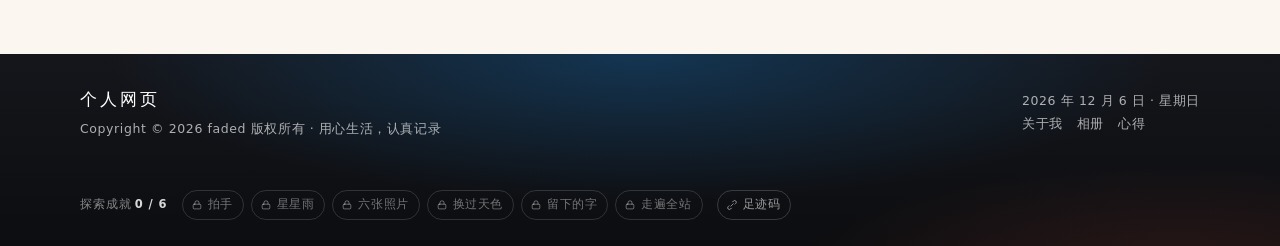
==== commit 7aadd440: "脚本引用版本号升到 20261118b，避免访客命中旧缓存" ====
--- a/index.html
+++ b/index.html
@@ -228,6 +228,6 @@
     </div>
   </footer>
 
-  <script src="js/main.js?v=20261113u"></script>
+  <script src="js/main.js?v=20261118b"></script>
 </body>
 </html>
